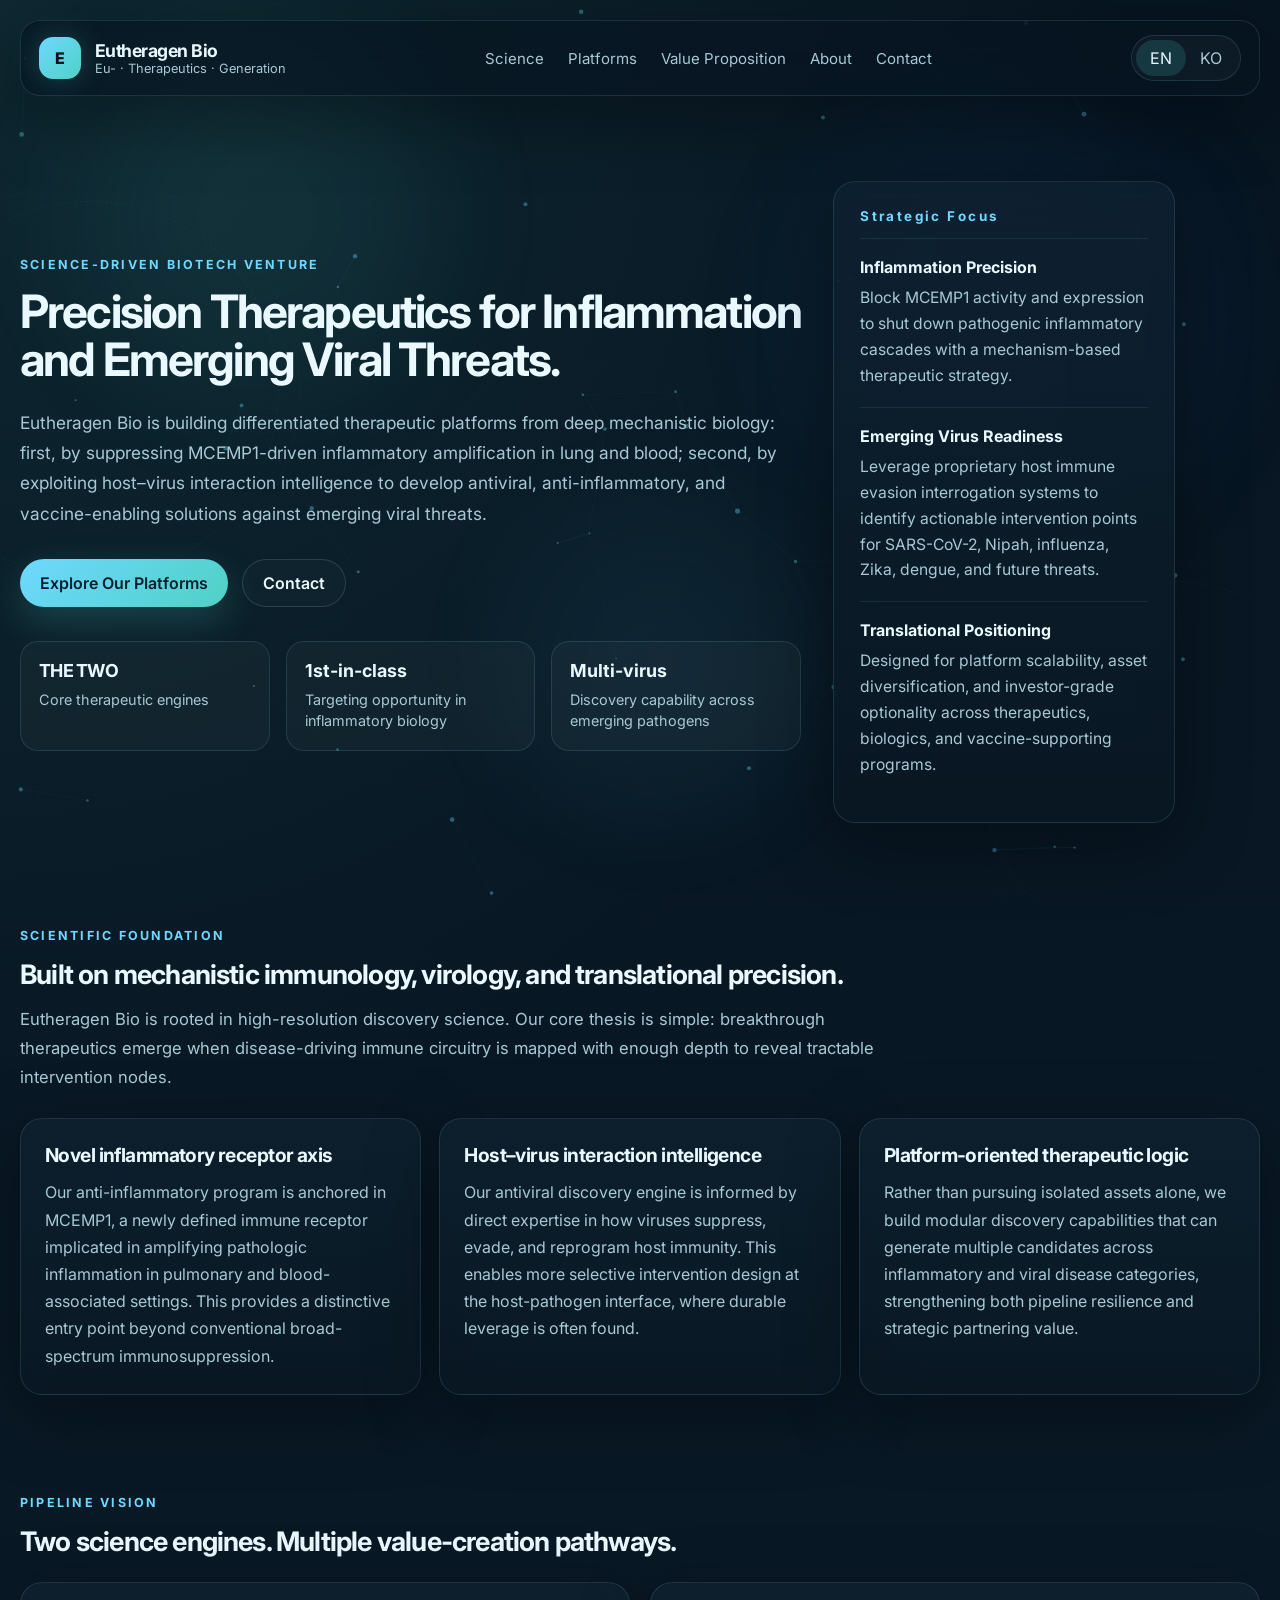
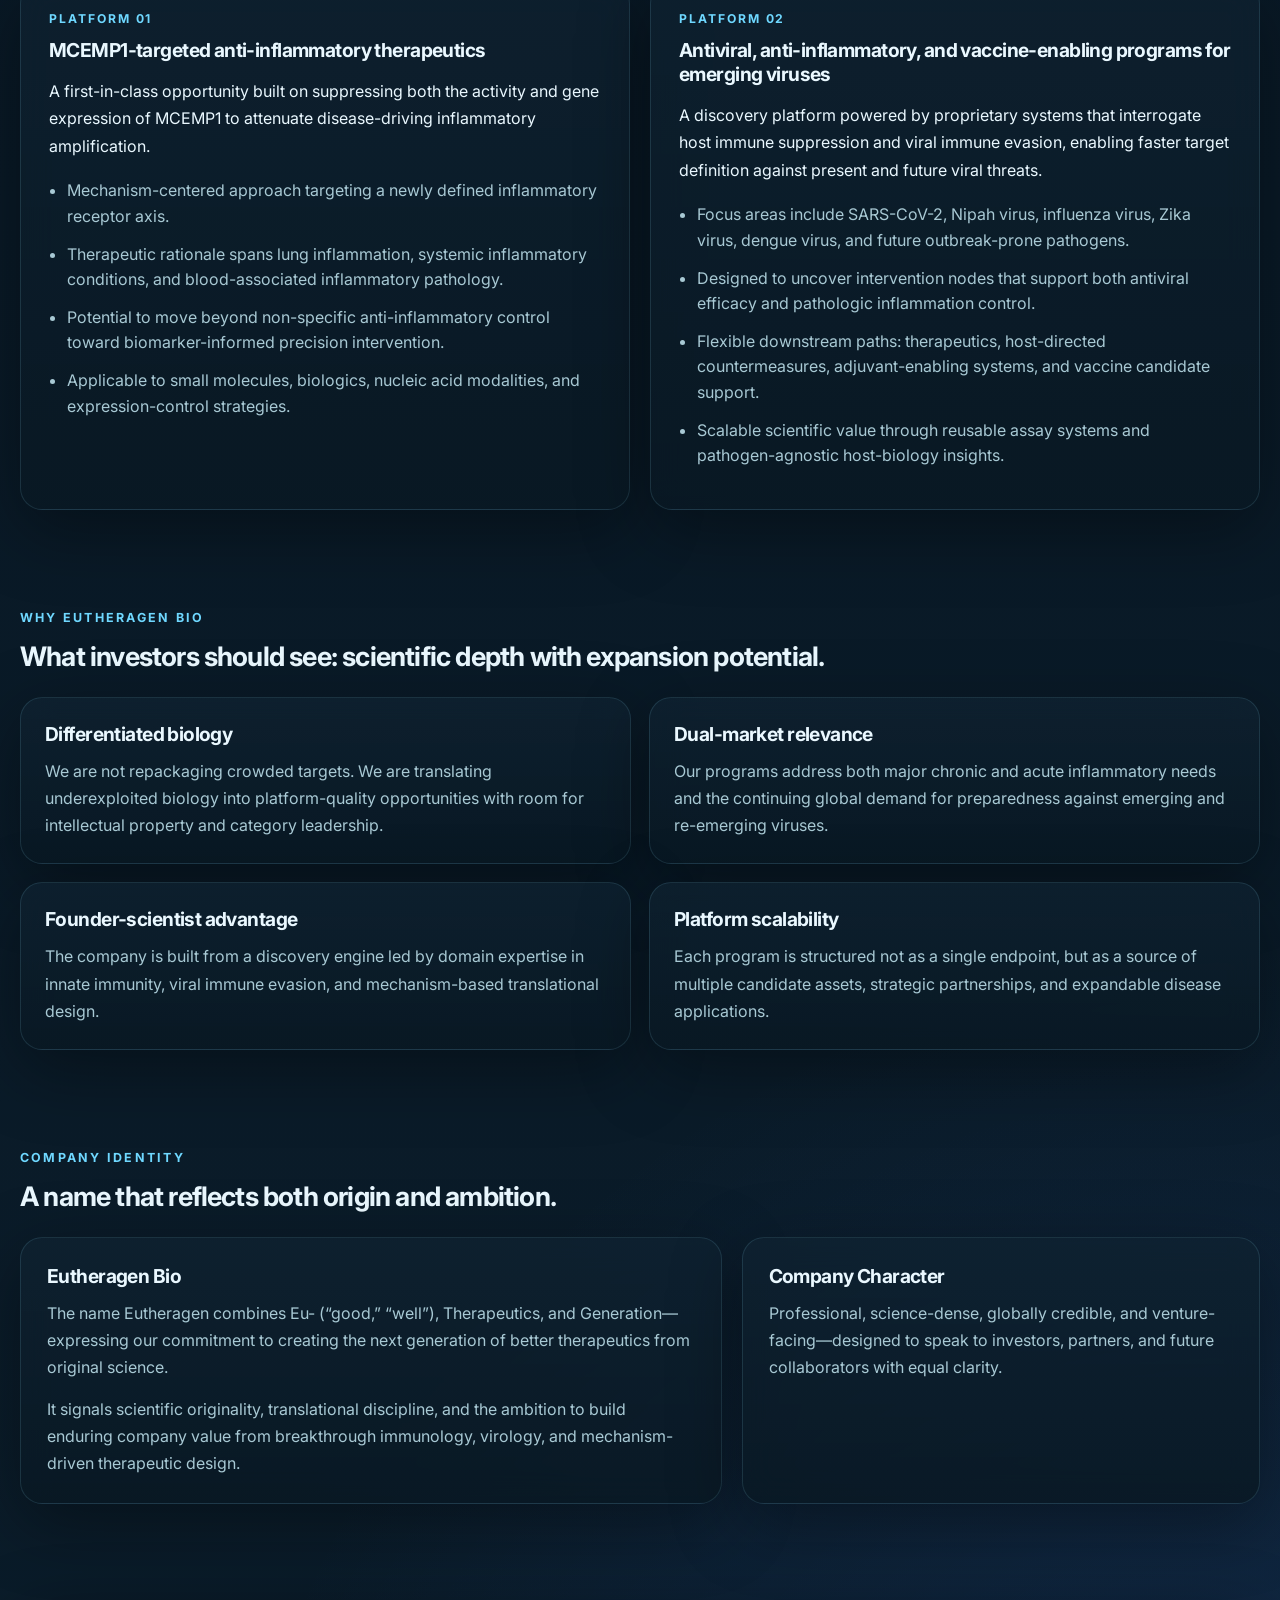
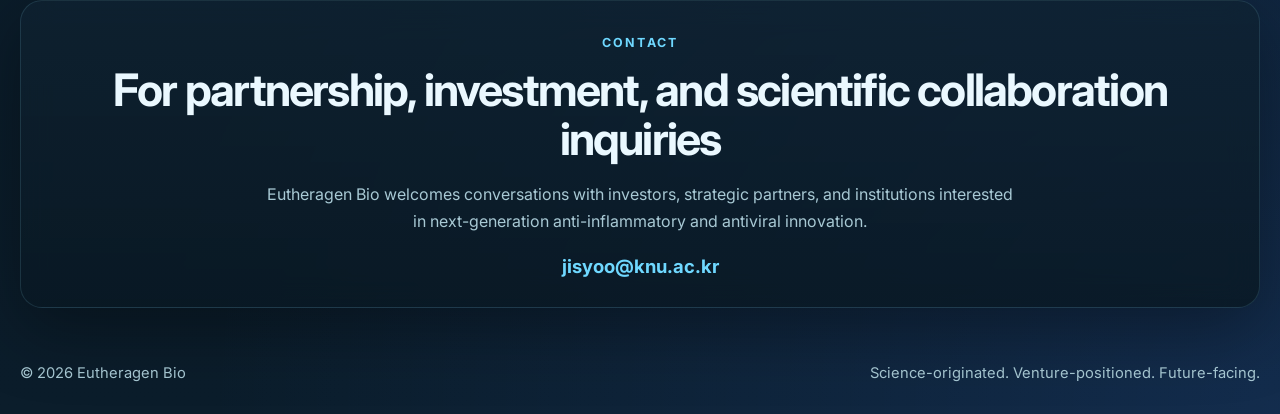
==== index.html @ 93da515f "Add files via upload" ====
<!DOCTYPE html>
<html lang="en">
<head>
  <meta charset="UTF-8" />
  <meta name="viewport" content="width=device-width, initial-scale=1.0" />
  <title>Eutheragen Bio | Next-Generation Immunotherapeutics & Antiviral Platforms</title>
  <meta name="description" content="Eutheragen Bio is a science-driven biotech venture building first-in-class anti-inflammatory and antiviral therapeutic platforms based on MCEMP1 biology and host-virus interaction research." />
  <link rel="preconnect" href="https://fonts.googleapis.com">
  <link rel="preconnect" href="https://fonts.gstatic.com" crossorigin>
  <link href="https://fonts.googleapis.com/css2?family=Inter:wght@300;400;500;600;700;800&display=swap" rel="stylesheet">
  <link rel="stylesheet" href="styles.css" />
</head>
<body>
  <div class="animated-bg" aria-hidden="true">
    <div class="gradient-orb orb-1"></div>
    <div class="gradient-orb orb-2"></div>
    <div class="gradient-orb orb-3"></div>
    <canvas id="networkCanvas"></canvas>
    <div class="helix helix-a"></div>
    <div class="helix helix-b"></div>
  </div>

  <header class="site-header">
    <div class="brand-block">
      <div class="brand-mark">E</div>
      <div class="brand-text-wrap">
        <div class="brand-name">Eutheragen Bio</div>
        <div class="brand-tagline" data-i18n="brandTagline">Eu- · Therapeutics · Generation</div>
      </div>
    </div>

    <nav class="top-nav">
      <a href="#science" data-i18n="navScience">Science</a>
      <a href="#platforms" data-i18n="navPlatforms">Platforms</a>
      <a href="#value" data-i18n="navValue">Value Proposition</a>
      <a href="#about" data-i18n="navAbout">About</a>
      <a href="#contact" data-i18n="navContact">Contact</a>
    </nav>

    <div class="lang-switch" role="group" aria-label="Language switcher">
      <button class="lang-btn active" data-lang="en">EN</button>
      <button class="lang-btn" data-lang="ko">KO</button>
    </div>
  </header>

  <main>
    <section class="hero section-shell">
      <div class="hero-copy">
        <div class="eyebrow" data-i18n="heroEyebrow">SCIENCE-DRIVEN BIOTECH VENTURE</div>
        <h1 data-i18n-html="heroTitle">Precision Therapeutics for Inflammation<br class="hero-title-break">and Emerging Viral Threats.</h1>
        <p class="hero-lead" data-i18n="heroLead">
          Eutheragen Bio is building differentiated therapeutic platforms from deep mechanistic biology: first, by suppressing MCEMP1-driven inflammatory amplification in lung and blood; second, by exploiting host–virus interaction intelligence to develop antiviral, anti-inflammatory, and vaccine-enabling solutions against emerging viral threats.
        </p>
        <div class="hero-actions">
          <a href="#platforms" class="btn btn-primary" data-i18n="heroBtnPrimary">Explore Our Platforms</a>
          <a href="#contact" class="btn btn-secondary" data-i18n="heroBtnSecondary">Contact</a>
        </div>
        <div class="hero-metrics">
          <div class="metric-card">
            <span class="metric-value">THE TWO</span>
            <span class="metric-label" data-i18n="metric1">Core therapeutic engines</span>
          </div>
          <div class="metric-card">
            <span class="metric-value">1st-in-class</span>
            <span class="metric-label" data-i18n="metric2">Targeting opportunity in inflammatory biology</span>
          </div>
          <div class="metric-card">
            <span class="metric-value">Multi-virus</span>
            <span class="metric-label" data-i18n="metric3">Discovery capability across emerging pathogens</span>
          </div>
        </div>
      </div>

      <div class="hero-panel glass-card">
        <div class="panel-topline" data-i18n="heroPanelTop">Strategic Focus</div>
        <div class="signal-box">
          <div class="signal-title" data-i18n="signal1Title">Inflammation Precision</div>
          <p data-i18n="signal1Body">Block MCEMP1 activity and expression to shut down pathogenic inflammatory cascades with a mechanism-based therapeutic strategy.</p>
        </div>
        <div class="signal-box">
          <div class="signal-title" data-i18n="signal2Title">Emerging Virus Readiness</div>
          <p data-i18n="signal2Body">Leverage proprietary host immune evasion interrogation systems to identify actionable intervention points for SARS-CoV-2, Nipah, influenza, Zika, dengue, and future threats.</p>
        </div>
        <div class="signal-box">
          <div class="signal-title" data-i18n="signal3Title">Translational Positioning</div>
          <p data-i18n="signal3Body">Designed for platform scalability, asset diversification, and investor-grade optionality across therapeutics, biologics, and vaccine-supporting programs.</p>
        </div>
      </div>
    </section>

    <section id="science" class="section-shell">
      <div class="section-heading">
        <span class="eyebrow" data-i18n="scienceEyebrow">SCIENTIFIC FOUNDATION</span>
        <h2 data-i18n="scienceTitle">Built on mechanistic immunology, virology, and translational precision.</h2>
        <p data-i18n="scienceLead">Eutheragen Bio is rooted in high-resolution discovery science. Our core thesis is simple: breakthrough therapeutics emerge when disease-driving immune circuitry is mapped with enough depth to reveal tractable intervention nodes.</p>
      </div>

      <div class="grid-3">
        <article class="glass-card feature-card">
          <h3 data-i18n="scienceCard1Title">Novel inflammatory receptor axis</h3>
          <p data-i18n="scienceCard1Body">Our anti-inflammatory program is anchored in MCEMP1, a newly defined immune receptor implicated in amplifying pathologic inflammation in pulmonary and blood-associated settings. This provides a distinctive entry point beyond conventional broad-spectrum immunosuppression.</p>
        </article>
        <article class="glass-card feature-card">
          <h3 data-i18n="scienceCard2Title">Host–virus interaction intelligence</h3>
          <p data-i18n="scienceCard2Body">Our antiviral discovery engine is informed by direct expertise in how viruses suppress, evade, and reprogram host immunity. This enables more selective intervention design at the host-pathogen interface, where durable leverage is often found.</p>
        </article>
        <article class="glass-card feature-card">
          <h3 data-i18n="scienceCard3Title">Platform-oriented therapeutic logic</h3>
          <p data-i18n="scienceCard3Body">Rather than pursuing isolated assets alone, we build modular discovery capabilities that can generate multiple candidates across inflammatory and viral disease categories, strengthening both pipeline resilience and strategic partnering value.</p>
        </article>
      </div>
    </section>

    <section id="platforms" class="section-shell">
      <div class="section-heading">
        <span class="eyebrow" data-i18n="platformEyebrow">PIPELINE VISION</span>
        <h2 data-i18n="platformTitle">Two science engines. Multiple value-creation pathways.</h2>
      </div>

      <div class="platform-grid">
        <article class="platform-card glass-card">
          <div class="platform-label" data-i18n="platform1Label">PLATFORM 01</div>
          <h3 data-i18n="platform1Title">MCEMP1-targeted anti-inflammatory therapeutics</h3>
          <p class="platform-summary" data-i18n="platform1Summary">A first-in-class opportunity built on suppressing both the activity and gene expression of MCEMP1 to attenuate disease-driving inflammatory amplification.</p>
          <ul>
            <li data-i18n="platform1Point1">Mechanism-centered approach targeting a newly defined inflammatory receptor axis.</li>
            <li data-i18n="platform1Point2">Therapeutic rationale spans lung inflammation, systemic inflammatory conditions, and blood-associated inflammatory pathology.</li>
            <li data-i18n="platform1Point3">Potential to move beyond non-specific anti-inflammatory control toward biomarker-informed precision intervention.</li>
            <li data-i18n="platform1Point4">Applicable to small molecules, biologics, nucleic acid modalities, and expression-control strategies.</li>
          </ul>
        </article>

        <article class="platform-card glass-card">
          <div class="platform-label" data-i18n="platform2Label">PLATFORM 02</div>
          <h3 data-i18n="platform2Title">Antiviral, anti-inflammatory, and vaccine-enabling programs for emerging viruses</h3>
          <p class="platform-summary" data-i18n="platform2Summary">A discovery platform powered by proprietary systems that interrogate host immune suppression and viral immune evasion, enabling faster target definition against present and future viral threats.</p>
          <ul>
            <li data-i18n="platform2Point1">Focus areas include SARS-CoV-2, Nipah virus, influenza virus, Zika virus, dengue virus, and future outbreak-prone pathogens.</li>
            <li data-i18n="platform2Point2">Designed to uncover intervention nodes that support both antiviral efficacy and pathologic inflammation control.</li>
            <li data-i18n="platform2Point3">Flexible downstream paths: therapeutics, host-directed countermeasures, adjuvant-enabling systems, and vaccine candidate support.</li>
            <li data-i18n="platform2Point4">Scalable scientific value through reusable assay systems and pathogen-agnostic host-biology insights.</li>
          </ul>
        </article>
      </div>
    </section>

    <section id="value" class="section-shell">
      <div class="section-heading">
        <span class="eyebrow" data-i18n="valueEyebrow">WHY EUTHERAGEN BIO</span>
        <h2 data-i18n="valueTitle">What investors should see: scientific depth with expansion potential.</h2>
      </div>

      <div class="value-grid">
        <div class="glass-card value-card">
          <h3 data-i18n="valueCard1Title">Differentiated biology</h3>
          <p data-i18n="valueCard1Body">We are not repackaging crowded targets. We are translating underexploited biology into platform-quality opportunities with room for intellectual property and category leadership.</p>
        </div>
        <div class="glass-card value-card">
          <h3 data-i18n="valueCard2Title">Dual-market relevance</h3>
          <p data-i18n="valueCard2Body">Our programs address both major chronic and acute inflammatory needs and the continuing global demand for preparedness against emerging and re-emerging viruses.</p>
        </div>
        <div class="glass-card value-card">
          <h3 data-i18n="valueCard3Title">Founder-scientist advantage</h3>
          <p data-i18n="valueCard3Body">The company is built from a discovery engine led by domain expertise in innate immunity, viral immune evasion, and mechanism-based translational design.</p>
        </div>
        <div class="glass-card value-card">
          <h3 data-i18n="valueCard4Title">Platform scalability</h3>
          <p data-i18n="valueCard4Body">Each program is structured not as a single endpoint, but as a source of multiple candidate assets, strategic partnerships, and expandable disease applications.</p>
        </div>
      </div>
    </section>

    <section id="about" class="section-shell">
      <div class="section-heading">
        <span class="eyebrow" data-i18n="aboutEyebrow">COMPANY IDENTITY</span>
        <h2 data-i18n="aboutTitle">A name that reflects both origin and ambition.</h2>
      </div>

      <div class="about-layout">
        <div class="glass-card about-card large">
          <h3 data-i18n="aboutCard1Title">Eutheragen Bio</h3>
          <p data-i18n="aboutCard1Body1">The name Eutheragen combines Eu- (“good,” “well”), Therapeutics, and Generation—expressing our commitment to creating the next generation of better therapeutics from original science.</p>
          <p data-i18n="aboutCard1Body2">Our identity signals scientific originality, translational intent, and the ambition to build durable value from breakthrough immunology and virology.</p>
        </div>

        <div class="glass-card about-card">
          <h3 data-i18n="aboutCard2Title">Company Character</h3>
          <p data-i18n="aboutCard2Body">Professional, science-dense, globally credible, and venture-facing—designed to speak to investors, partners, and future collaborators with equal clarity.</p>
        </div>
      </div>
    </section>

    <section id="contact" class="section-shell contact-section">
      <div class="glass-card contact-card">
        <span class="eyebrow" data-i18n="contactEyebrow">CONTACT</span>
        <h2 data-i18n="contactTitle">For partnership, investment, and scientific collaboration inquiries</h2>
        <p data-i18n="contactBody">Eutheragen Bio welcomes conversations with investors, strategic partners, and institutions interested in next-generation anti-inflammatory and antiviral innovation.</p>
        <a class="contact-link" href="mailto:jisyoo@knu.ac.kr">jisyoo@knu.ac.kr</a>
      </div>
    </section>
  </main>

  <footer class="site-footer">
    <div>© <span id="year"></span> Eutheragen Bio</div>
    <div data-i18n="footerText">Science-originated. Venture-positioned. Future-facing.</div>
  </footer>

  <script src="script.js"></script>
</body>
</html>
---- styles.css ----
:root {
  --bg: #071521;
  --bg-2: #0b1d2b;
  --panel: rgba(10, 29, 43, 0.62);
  --panel-strong: rgba(10, 29, 43, 0.82);
  --line: rgba(135, 210, 230, 0.14);
  --text: #eaf8ff;
  --muted: #a8c9d4;
  --teal: #4fd1c5;
  --cyan: #6fd8ff;
  --blue: #3d7dff;
  --glow: rgba(79, 209, 197, 0.18);
  --shadow: 0 20px 70px rgba(0, 0, 0, 0.35);
  --radius: 22px;
  --max-width: 1240px;
}

* { box-sizing: border-box; }
html { scroll-behavior: smooth; }
body {
  margin: 0;
  font-family: 'Inter', system-ui, -apple-system, BlinkMacSystemFont, 'Segoe UI', sans-serif;
  color: var(--text);
  background:
    radial-gradient(circle at top left, rgba(79, 209, 197, 0.10), transparent 30%),
    radial-gradient(circle at bottom right, rgba(61, 125, 255, 0.16), transparent 28%),
    linear-gradient(180deg, var(--bg), var(--bg-2));
  overflow-x: hidden;
}

a { color: inherit; text-decoration: none; }
button { font: inherit; }

.animated-bg {
  position: fixed;
  inset: 0;
  overflow: hidden;
  pointer-events: none;
  z-index: -1;
}

#networkCanvas {
  position: absolute;
  inset: 0;
  width: 100%;
  height: 100%;
  opacity: 0.55;
}

.gradient-orb {
  position: absolute;
  border-radius: 999px;
  filter: blur(70px);
  opacity: 0.32;
  animation: drift 14s ease-in-out infinite alternate;
}

.orb-1 {
  width: 360px;
  height: 360px;
  background: rgba(79, 209, 197, 0.25);
  top: 4%; left: 6%;
}
.orb-2 {
  width: 420px;
  height: 420px;
  background: rgba(61, 125, 255, 0.20);
  right: 5%; top: 12%;
  animation-duration: 18s;
}
.orb-3 {
  width: 300px;
  height: 300px;
  background: rgba(111, 216, 255, 0.18);
  bottom: 10%; left: 40%;
  animation-duration: 20s;
}

.helix {
  position: absolute;
  width: 420px;
  height: 420px;
  border-radius: 50%;
  border: 1px solid rgba(135, 210, 230, 0.08);
  opacity: 0.25;
}
.helix::before,
.helix::after {
  content: "";
  position: absolute;
  inset: 20px;
  border-radius: 50%;
  border: 1px dashed rgba(79, 209, 197, 0.12);
}
.helix-a { right: -100px; bottom: -80px; animation: spin 28s linear infinite; }
.helix-b { left: -120px; top: 180px; animation: spinReverse 36s linear infinite; }

.site-header {
  position: sticky;
  top: 0;
  z-index: 100;
  width: min(calc(100% - 40px), var(--max-width));
  margin: 20px auto 0;
  padding: 14px 18px;
  display: flex;
  align-items: center;
  justify-content: space-between;
  gap: 20px;
  background: rgba(7, 21, 33, 0.66);
  backdrop-filter: blur(18px);
  border: 1px solid var(--line);
  border-radius: 20px;
  box-shadow: var(--shadow);
}

.brand-block {
  display: flex;
  align-items: center;
  gap: 14px;
  min-width: 0;
}
.brand-mark {
  width: 42px;
  height: 42px;
  border-radius: 14px;
  display: grid;
  place-items: center;
  font-weight: 800;
  letter-spacing: -0.04em;
  color: #05131d;
  background: linear-gradient(135deg, var(--cyan), var(--teal));
  box-shadow: 0 0 28px rgba(79, 209, 197, 0.25);
}
.brand-name {
  font-size: 1.1rem;
  font-weight: 700;
  letter-spacing: -0.03em;
}
.brand-tagline {
  font-size: 0.8rem;
  color: var(--muted);
}

.top-nav {
  display: flex;
  gap: 24px;
  flex-wrap: wrap;
  justify-content: center;
}
.top-nav a {
  font-size: 0.94rem;
  color: var(--muted);
  transition: color .2s ease, transform .2s ease;
}
.top-nav a:hover { color: var(--text); transform: translateY(-1px); }

.lang-switch {
  display: inline-flex;
  border: 1px solid var(--line);
  border-radius: 999px;
  padding: 4px;
  background: rgba(255,255,255,0.03);
}
.lang-btn {
  border: 0;
  background: transparent;
  color: var(--muted);
  padding: 8px 14px;
  border-radius: 999px;
  cursor: pointer;
}
.lang-btn.active {
  color: var(--text);
  background: rgba(79, 209, 197, 0.16);
}

.section-shell {
  width: min(calc(100% - 40px), var(--max-width));
  margin: 0 auto;
}

.hero {
  display: grid;
  grid-template-columns: 1.2fr 0.8fr;
  gap: 32px;
  align-items: center;
  min-height: calc(100vh - 120px);
  padding: 80px 0 48px;
}

.eyebrow {
  display: inline-block;
  font-size: 0.78rem;
  font-weight: 700;
  letter-spacing: 0.18em;
  color: var(--cyan);
  margin-bottom: 16px;
}

.hero h1 {
  margin: 0;
  font-size: clamp(2.25rem, 3.6vw, 3.25rem);
  line-height: 1.04;
  letter-spacing: -0.04em;
  max-width: none;
}

.hero-title-break {
  display: block;
}
.hero-lead {
  margin: 24px 0 0;
  max-width: 780px;
  font-size: 1.08rem;
  line-height: 1.75;
  color: var(--muted);
}

.hero-actions {
  display: flex;
  gap: 14px;
  flex-wrap: wrap;
  margin-top: 30px;
}
.btn {
  display: inline-flex;
  align-items: center;
  justify-content: center;
  min-height: 48px;
  padding: 0 20px;
  border-radius: 999px;
  font-weight: 600;
  transition: transform .2s ease, box-shadow .2s ease, border-color .2s ease;
}
.btn:hover { transform: translateY(-2px); }
.btn-primary {
  background: linear-gradient(135deg, var(--cyan), var(--teal));
  color: #06202f;
  box-shadow: 0 14px 38px rgba(79, 209, 197, 0.22);
}
.btn-secondary {
  border: 1px solid rgba(135, 210, 230, 0.18);
  background: rgba(255,255,255,0.02);
  color: var(--text);
}

.hero-metrics {
  display: grid;
  grid-template-columns: repeat(3, minmax(0,1fr));
  gap: 16px;
  margin-top: 34px;
}
.metric-card {
  padding: 18px;
  border-radius: 18px;
  background: rgba(255,255,255,0.03);
  border: 1px solid var(--line);
}
.metric-value {
  display: block;
  font-size: 1.12rem;
  font-weight: 700;
  margin-bottom: 8px;
}
.metric-label {
  display: block;
  font-size: 0.9rem;
  color: var(--muted);
  line-height: 1.5;
}

.glass-card {
  background: linear-gradient(180deg, rgba(15, 34, 49, 0.76), rgba(9, 24, 35, 0.84));
  border: 1px solid var(--line);
  box-shadow: var(--shadow);
  backdrop-filter: blur(16px);
  border-radius: var(--radius);
}

.hero-panel {
  padding: 26px;
}
.panel-topline {
  font-size: 0.84rem;
  letter-spacing: 0.18em;
  color: var(--cyan);
  font-weight: 700;
  margin-bottom: 14px;
}
.signal-box {
  padding: 18px 0;
  border-top: 1px solid rgba(135, 210, 230, 0.10);
}
.signal-box:first-of-type { border-top: 0; }
.signal-title {
  font-size: 1rem;
  font-weight: 700;
  margin-bottom: 8px;
}
.signal-box p {
  margin: 0;
  color: var(--muted);
  line-height: 1.65;
  font-size: 0.98rem;
}

section:not(.hero) {
  padding: 48px 0;
}
.section-heading {
  max-width: 860px;
  margin-bottom: 26px;
}
.section-heading h2 {
  margin: 0;
  font-size: clamp(1.55rem, 2.1vw, 2.1rem);
  line-height: 1.12;
  letter-spacing: -0.03em;
}
.section-heading p {
  color: var(--muted);
  line-height: 1.75;
  font-size: 1.04rem;
  margin-top: 16px;
}

.grid-3,
.value-grid {
  display: grid;
  grid-template-columns: repeat(3, minmax(0,1fr));
  gap: 18px;
}
.feature-card,
.value-card {
  padding: 24px;
}
.feature-card h3,
.value-card h3,
.platform-card h3,
.about-card h3 {
  margin-top: 0;
  margin-bottom: 12px;
  font-size: 1.2rem;
  letter-spacing: -0.03em;
}
.feature-card p,
.value-card p,
.about-card p {
  margin: 0;
  color: var(--muted);
  line-height: 1.7;
}

.platform-grid {
  display: grid;
  grid-template-columns: repeat(2, minmax(0,1fr));
  gap: 20px;
}
.platform-card {
  padding: 28px;
}
.platform-label {
  font-size: 0.76rem;
  letter-spacing: 0.16em;
  color: var(--cyan);
  font-weight: 700;
  margin-bottom: 12px;
}
.platform-summary {
  color: var(--text);
  font-size: 1rem;
  line-height: 1.72;
  margin-bottom: 18px;
}
.platform-card ul {
  padding-left: 18px;
  margin: 0;
  color: var(--muted);
}
.platform-card li {
  margin-bottom: 12px;
  line-height: 1.6;
}

.value-grid {
  grid-template-columns: repeat(2, minmax(0,1fr));
}

.about-layout {
  display: grid;
  grid-template-columns: 1.15fr 0.85fr;
  gap: 20px;
}
.about-card {
  padding: 26px;
}
.about-card.large p + p { margin-top: 14px; }

.contact-section {
  padding-bottom: 80px;
}
.contact-card {
  padding: 30px;
  text-align: center;
}
.contact-card h2 {
  margin: 0;
  font-size: clamp(1.9rem, 4vw, 2.8rem);
  line-height: 1.08;
  letter-spacing: -0.04em;
}
.contact-card p {
  max-width: 760px;
  margin: 18px auto 0;
  color: var(--muted);
  line-height: 1.7;
}
.contact-link {
  display: inline-block;
  margin-top: 20px;
  font-size: 1.16rem;
  font-weight: 700;
  color: var(--cyan);
}

.site-footer {
  width: min(calc(100% - 40px), var(--max-width));
  margin: 0 auto 32px;
  padding-top: 8px;
  display: flex;
  justify-content: space-between;
  gap: 16px;
  color: var(--muted);
  font-size: 0.92rem;
}

@keyframes drift {
  from { transform: translate3d(0,0,0) scale(1); }
  to { transform: translate3d(30px,-25px,0) scale(1.08); }
}
@keyframes spin {
  from { transform: rotate(0deg); }
  to { transform: rotate(360deg); }
}
@keyframes spinReverse {
  from { transform: rotate(360deg); }
  to { transform: rotate(0deg); }
}

@media (max-width: 1080px) {
  .site-header {
    flex-wrap: wrap;
    justify-content: space-between;
  }
  .top-nav {
    width: 100%;
    order: 3;
    padding-top: 6px;
  }
  .hero,
  .about-layout,
  .platform-grid,
  .grid-3,
  .value-grid {
    grid-template-columns: 1fr;
  }
  .hero { min-height: auto; padding-top: 50px; }
}

@media (max-width: 740px) {
  .site-header {
    width: min(calc(100% - 20px), var(--max-width));
    margin-top: 10px;
    padding: 12px;
  }
  .section-shell {
    width: min(calc(100% - 20px), var(--max-width));
  }
  .brand-name { font-size: 1rem; }
  .brand-tagline { font-size: 0.75rem; }
  .top-nav { gap: 14px; }
  .top-nav a { font-size: 0.88rem; }
  .hero-metrics { grid-template-columns: 1fr; }
  .hero h1 { max-width: 100%; }
  .btn { width: 100%; }
  .hero-actions { flex-direction: column; }
  .site-footer {
    flex-direction: column;
    width: min(calc(100% - 20px), var(--max-width));
  }
}


@media (min-width: 1100px) {
  .hero h1,
  .section-heading h2 {
    white-space: nowrap;
  }
}

@media (max-width: 1099px) {
  .hero h1,
  .section-heading h2 {
    white-space: normal;
  }
}


.metric-card:first-child .metric-value { letter-spacing: -0.04em; }
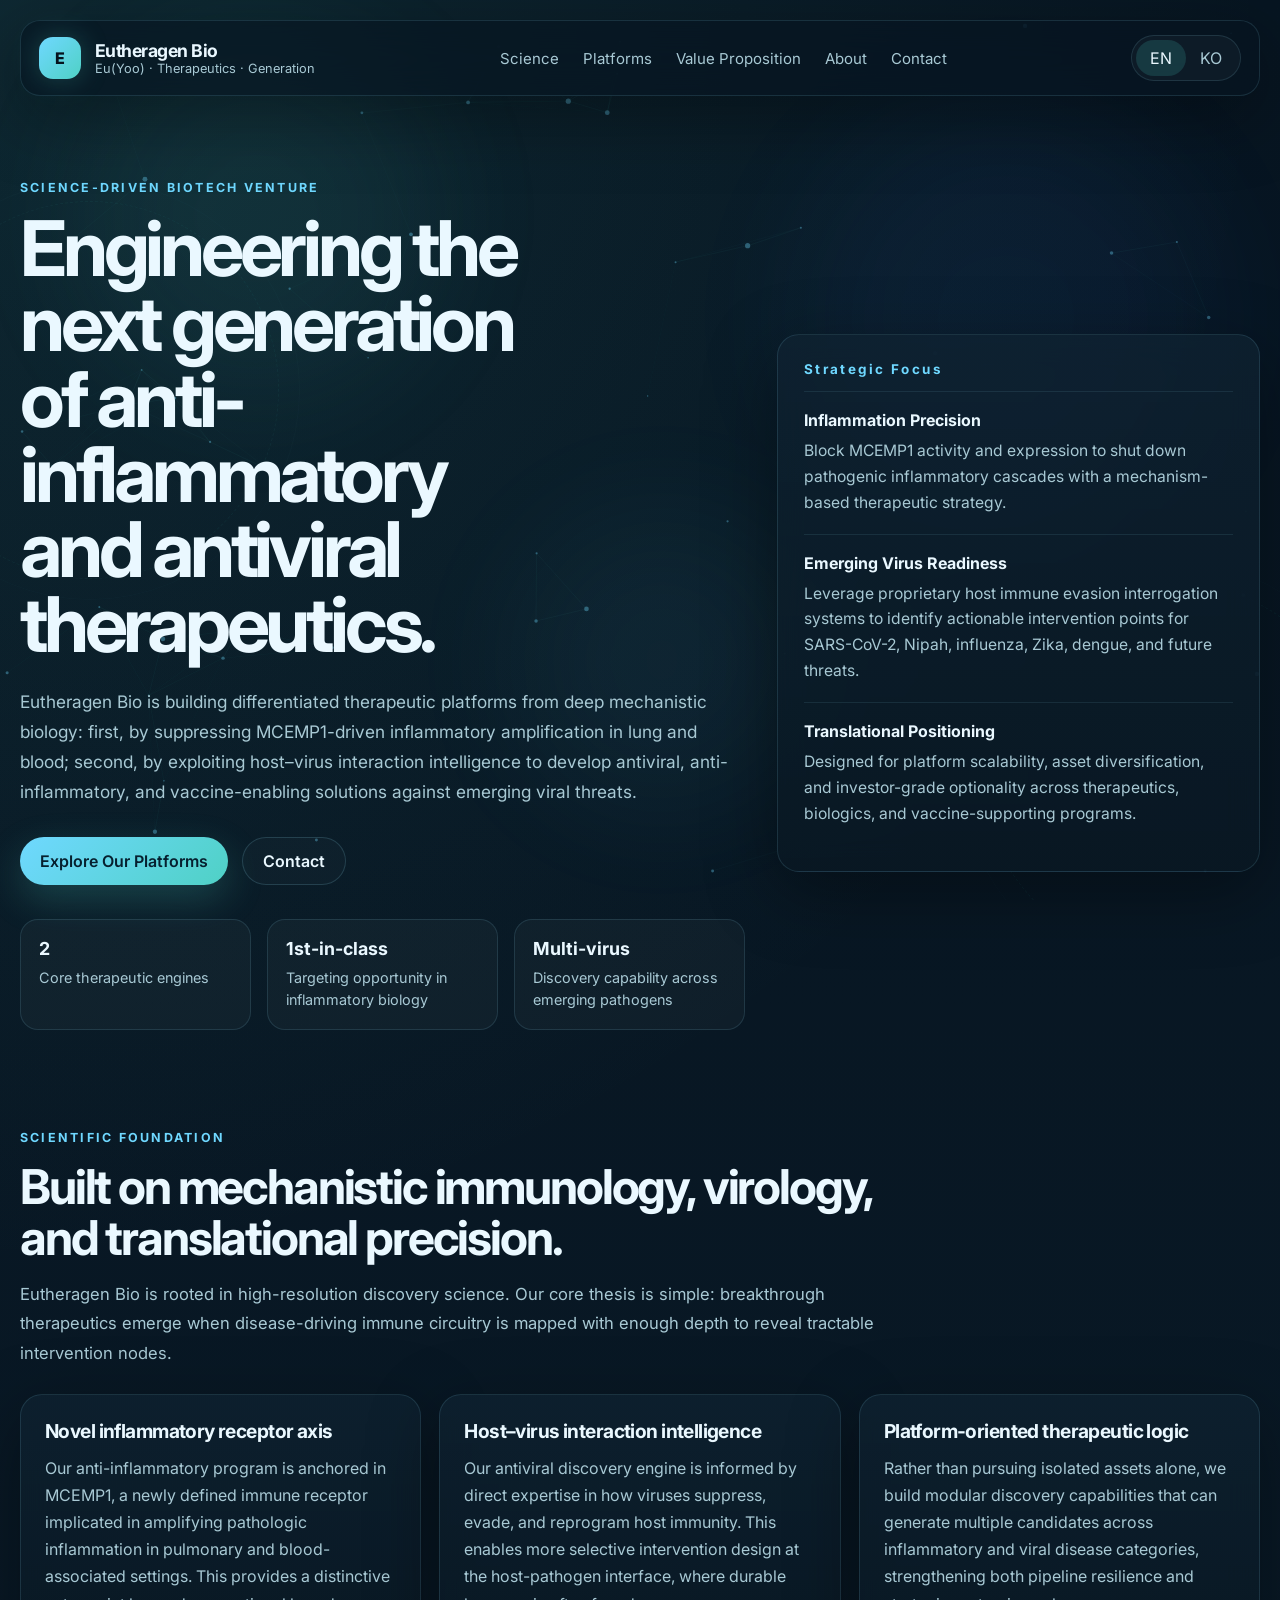
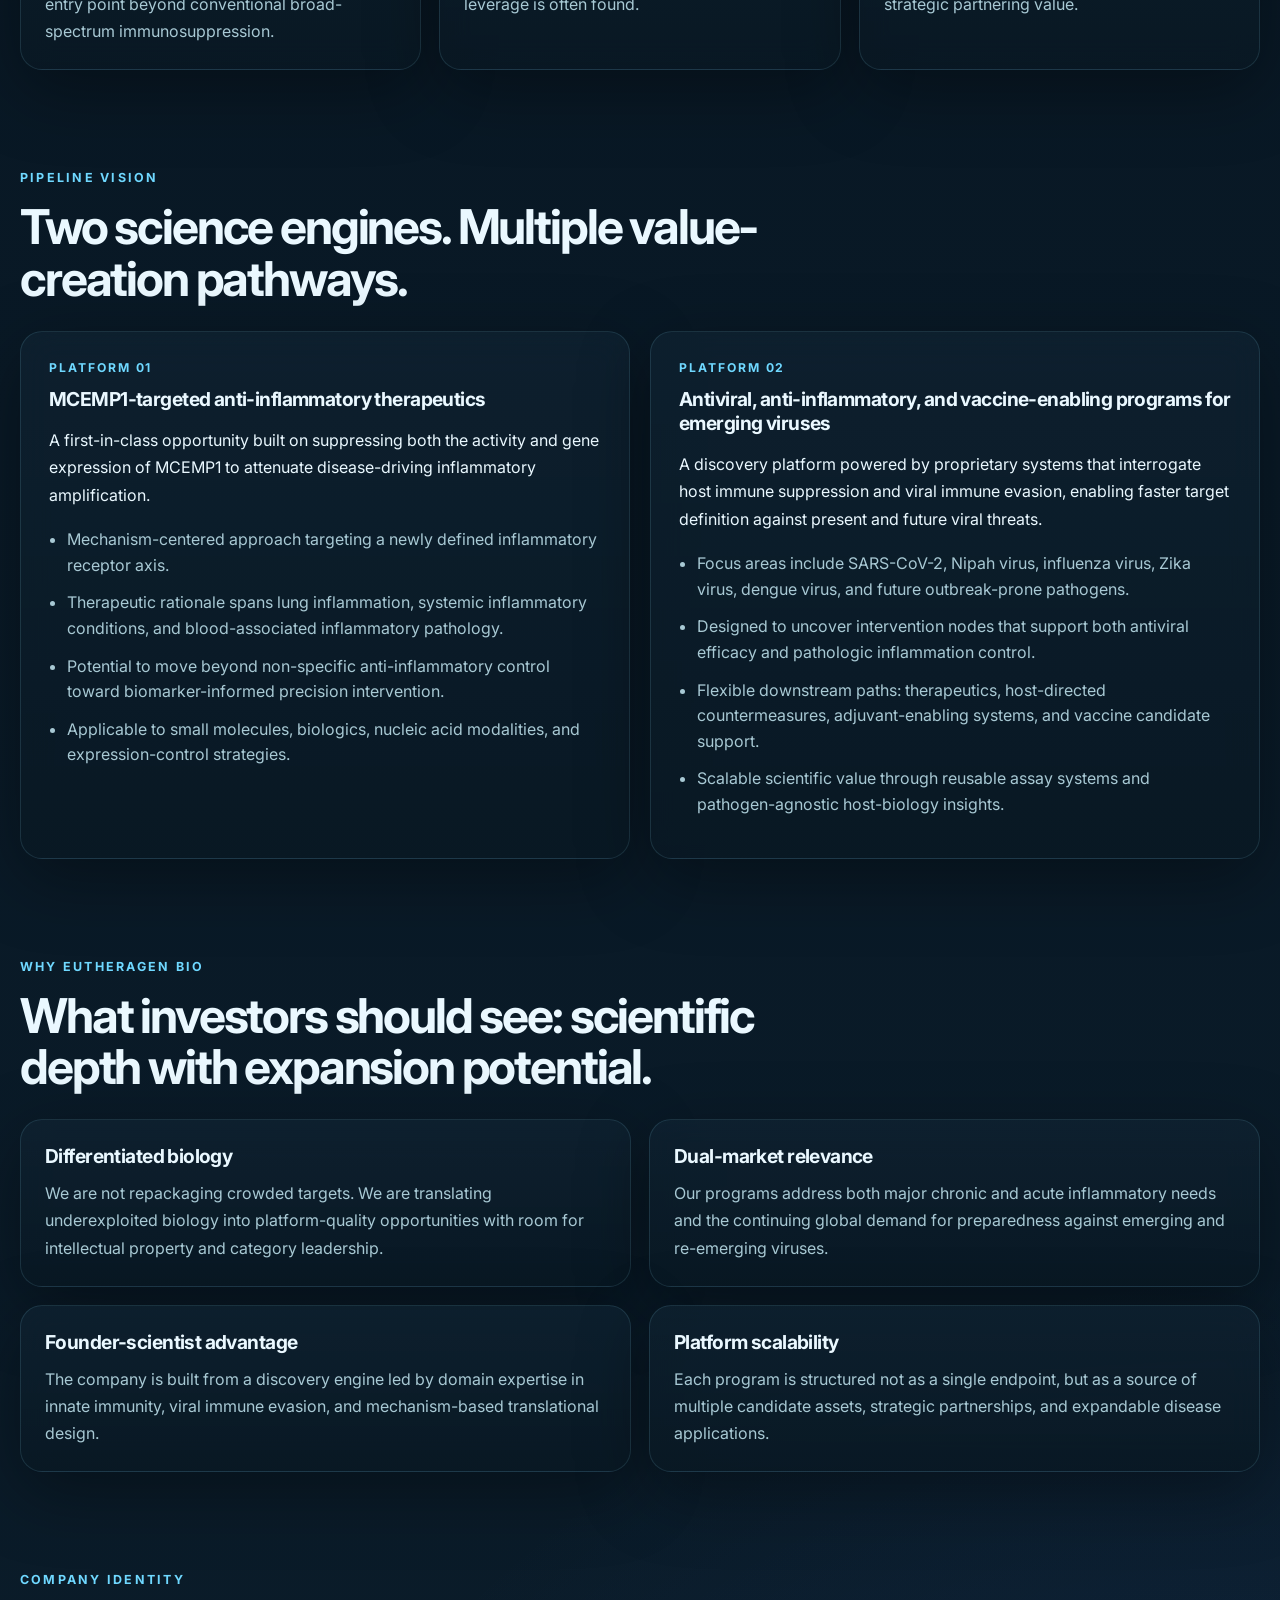
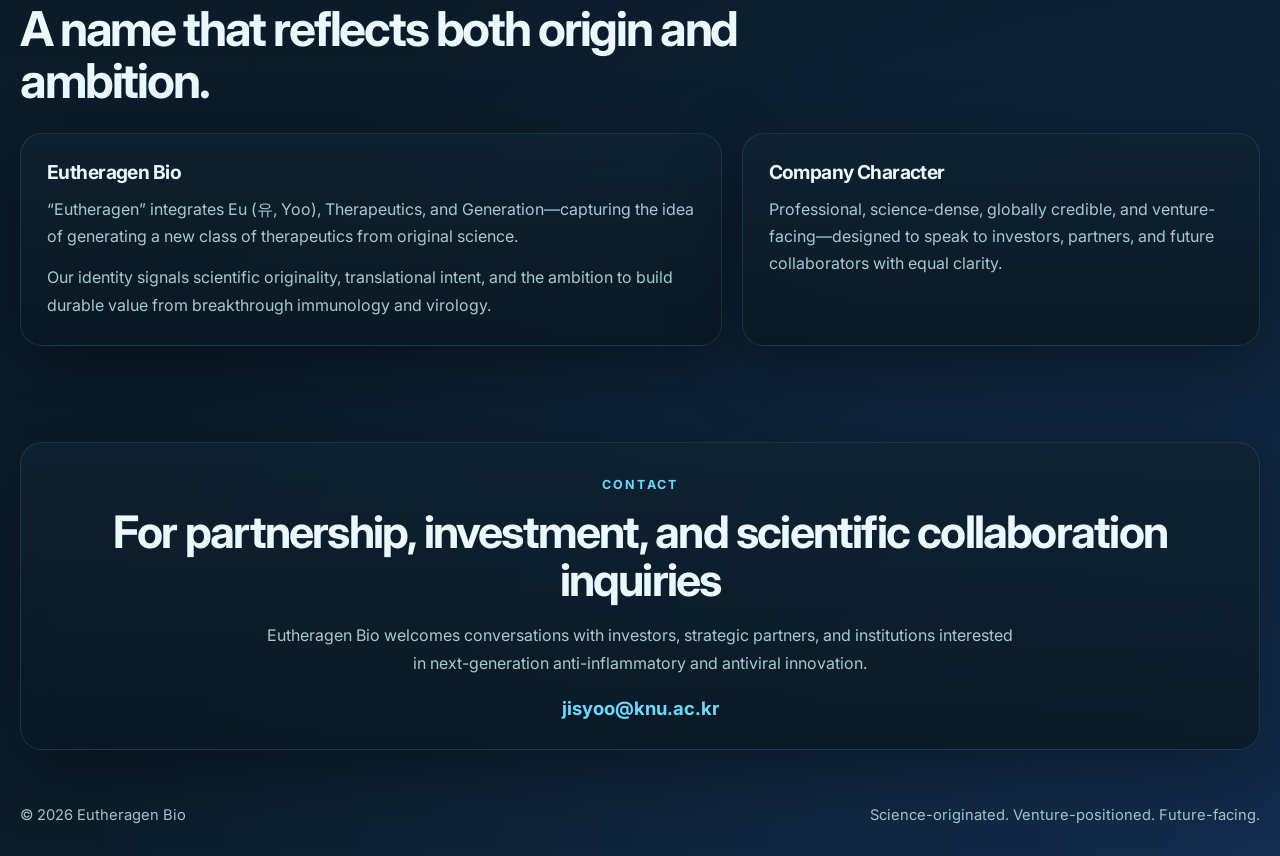
==== commit a0b35250: "Add files via upload" ====
--- a/index.html
+++ b/index.html
@@ -25,7 +25,7 @@
       <div class="brand-mark">E</div>
       <div class="brand-text-wrap">
         <div class="brand-name">Eutheragen Bio</div>
-        <div class="brand-tagline" data-i18n="brandTagline">Eu- · Therapeutics · Generation</div>
+        <div class="brand-tagline" data-i18n="brandTagline">Eu(Yoo) · Therapeutics · Generation</div>
       </div>
     </div>
 
@@ -47,7 +47,7 @@
     <section class="hero section-shell">
       <div class="hero-copy">
         <div class="eyebrow" data-i18n="heroEyebrow">SCIENCE-DRIVEN BIOTECH VENTURE</div>
-        <h1 data-i18n-html="heroTitle">Precision Therapeutics for Inflammation<br class="hero-title-break">and Emerging Viral Threats.</h1>
+        <h1 data-i18n="heroTitle">Engineering the next generation of anti-inflammatory and antiviral therapeutics.</h1>
         <p class="hero-lead" data-i18n="heroLead">
           Eutheragen Bio is building differentiated therapeutic platforms from deep mechanistic biology: first, by suppressing MCEMP1-driven inflammatory amplification in lung and blood; second, by exploiting host–virus interaction intelligence to develop antiviral, anti-inflammatory, and vaccine-enabling solutions against emerging viral threats.
         </p>
@@ -57,7 +57,7 @@
         </div>
         <div class="hero-metrics">
           <div class="metric-card">
-            <span class="metric-value">THE TWO</span>
+            <span class="metric-value">2</span>
             <span class="metric-label" data-i18n="metric1">Core therapeutic engines</span>
           </div>
           <div class="metric-card">
@@ -179,7 +179,7 @@
       <div class="about-layout">
         <div class="glass-card about-card large">
           <h3 data-i18n="aboutCard1Title">Eutheragen Bio</h3>
-          <p data-i18n="aboutCard1Body1">The name Eutheragen combines Eu- (“good,” “well”), Therapeutics, and Generation—expressing our commitment to creating the next generation of better therapeutics from original science.</p>
+          <p data-i18n="aboutCard1Body1">“Eutheragen” integrates Eu (유, Yoo), Therapeutics, and Generation—capturing the idea of generating a new class of therapeutics from original science.</p>
           <p data-i18n="aboutCard1Body2">Our identity signals scientific originality, translational intent, and the ambition to build durable value from breakthrough immunology and virology.</p>
         </div>
 
--- a/styles.css
+++ b/styles.css
@@ -199,14 +199,10 @@
 
 .hero h1 {
   margin: 0;
-  font-size: clamp(2.25rem, 3.6vw, 3.25rem);
-  line-height: 1.04;
-  letter-spacing: -0.04em;
-  max-width: none;
-}
-
-.hero-title-break {
-  display: block;
+  font-size: clamp(2.8rem, 6vw, 4.9rem);
+  line-height: 0.98;
+  letter-spacing: -0.055em;
+  max-width: 10.5ch;
 }
 .hero-lead {
   margin: 24px 0 0;
@@ -313,9 +309,9 @@
 }
 .section-heading h2 {
   margin: 0;
-  font-size: clamp(1.55rem, 2.1vw, 2.1rem);
-  line-height: 1.12;
-  letter-spacing: -0.03em;
+  font-size: clamp(2rem, 4vw, 3rem);
+  line-height: 1.08;
+  letter-spacing: -0.045em;
 }
 .section-heading p {
   color: var(--muted);
@@ -489,21 +485,3 @@
     width: min(calc(100% - 20px), var(--max-width));
   }
 }
-
-
-@media (min-width: 1100px) {
-  .hero h1,
-  .section-heading h2 {
-    white-space: nowrap;
-  }
-}
-
-@media (max-width: 1099px) {
-  .hero h1,
-  .section-heading h2 {
-    white-space: normal;
-  }
-}
-
-
-.metric-card:first-child .metric-value { letter-spacing: -0.04em; }
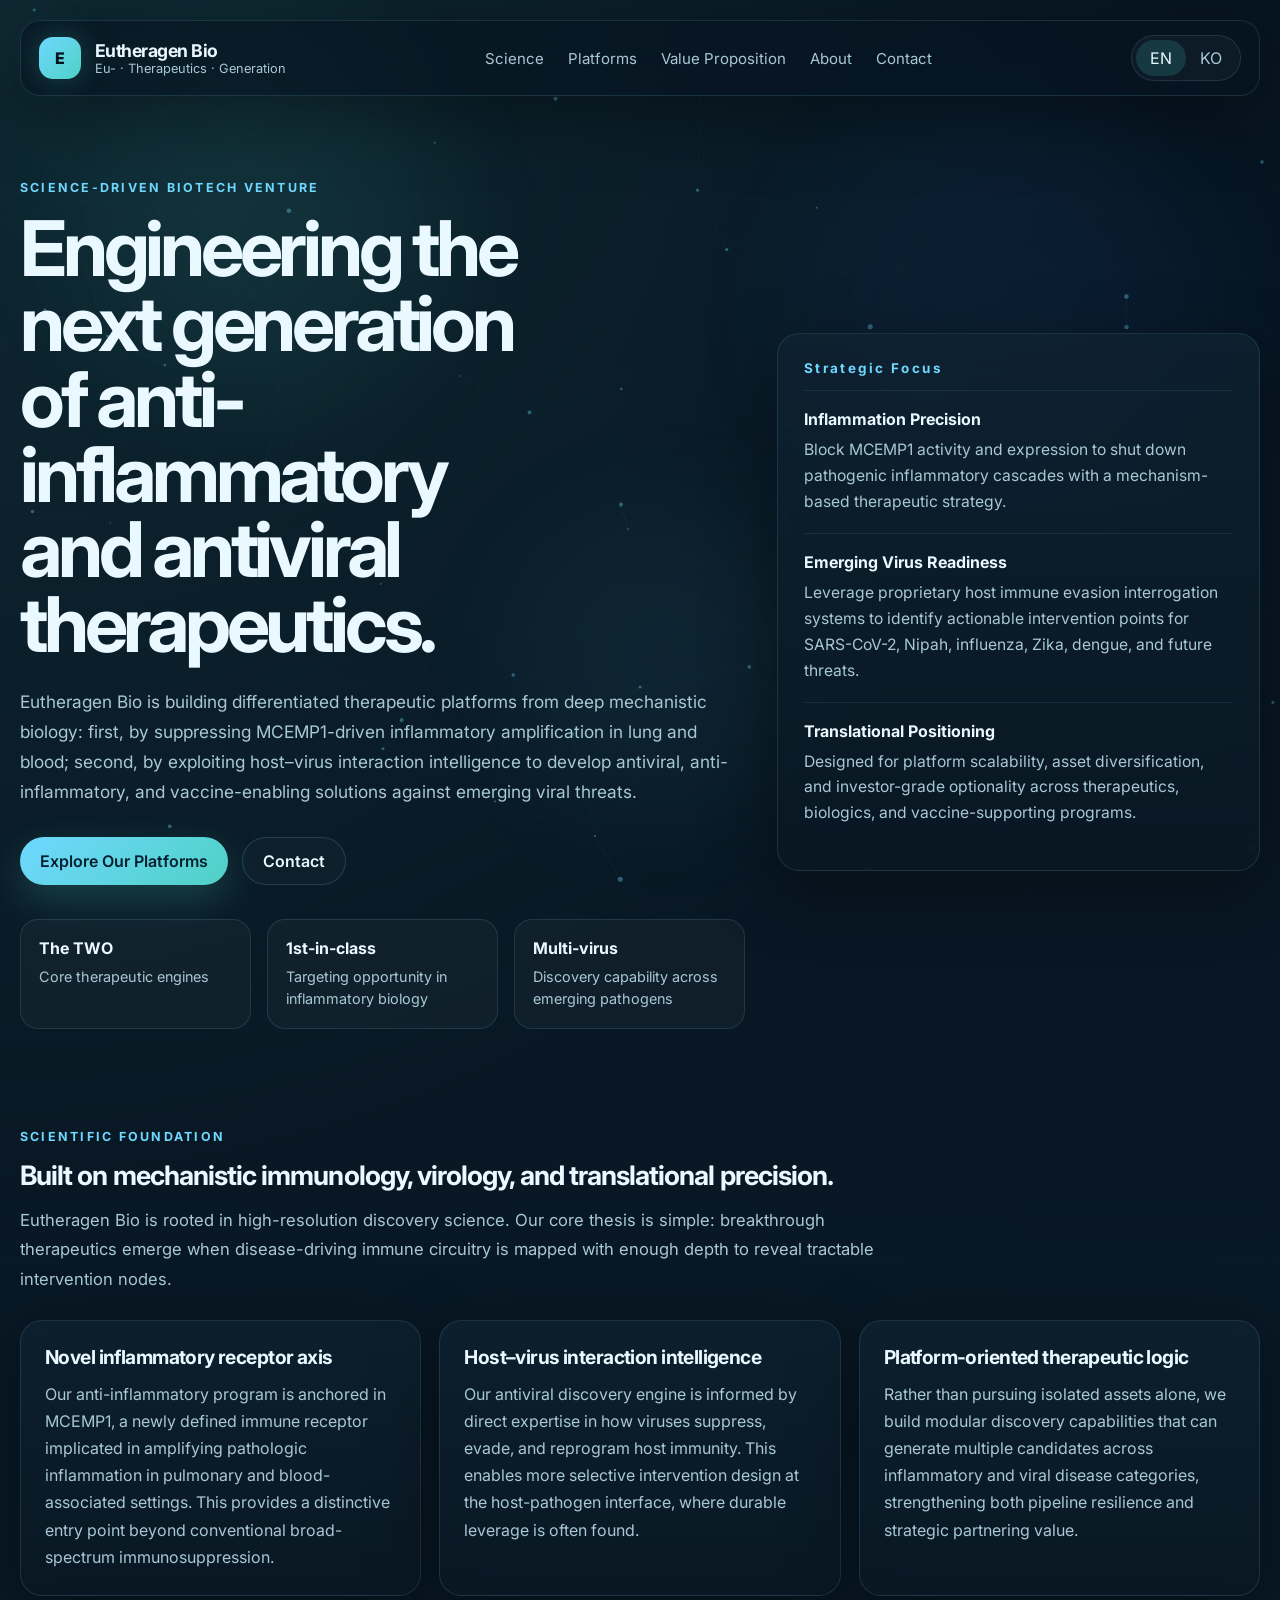
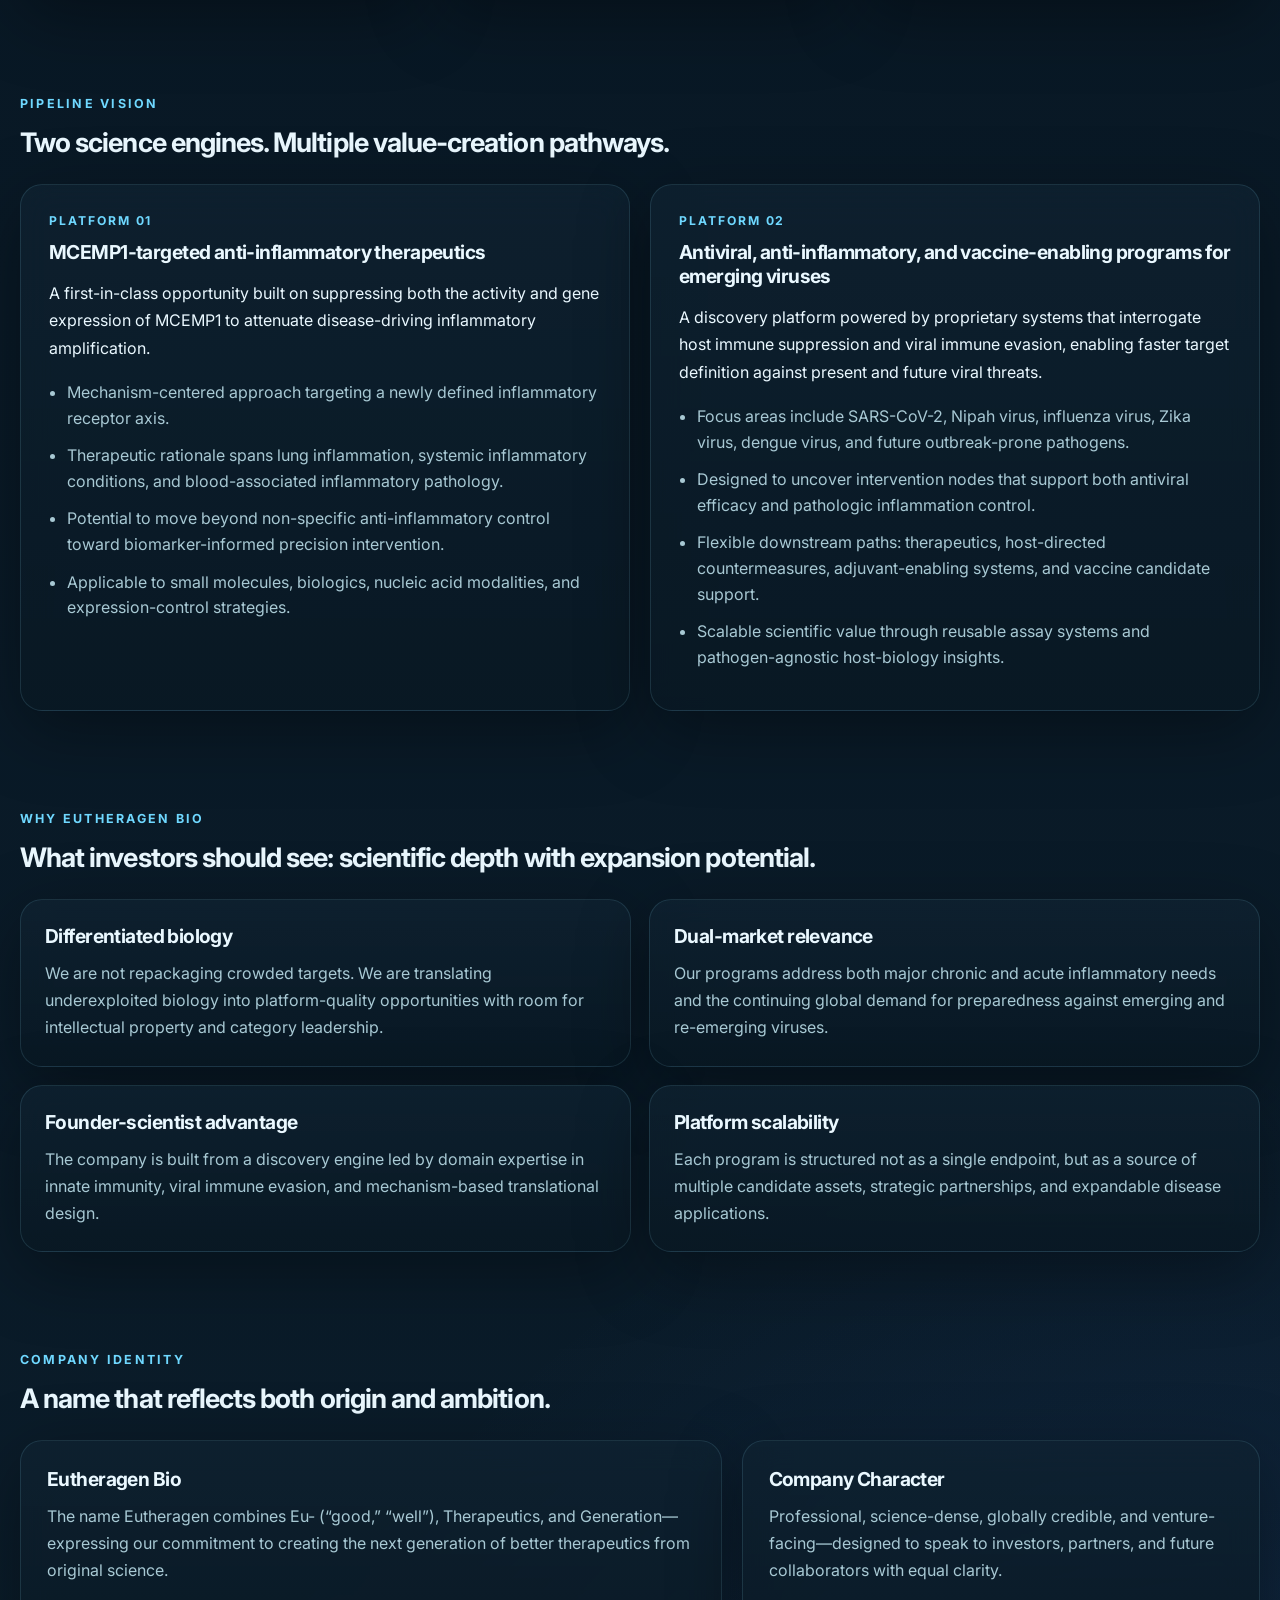
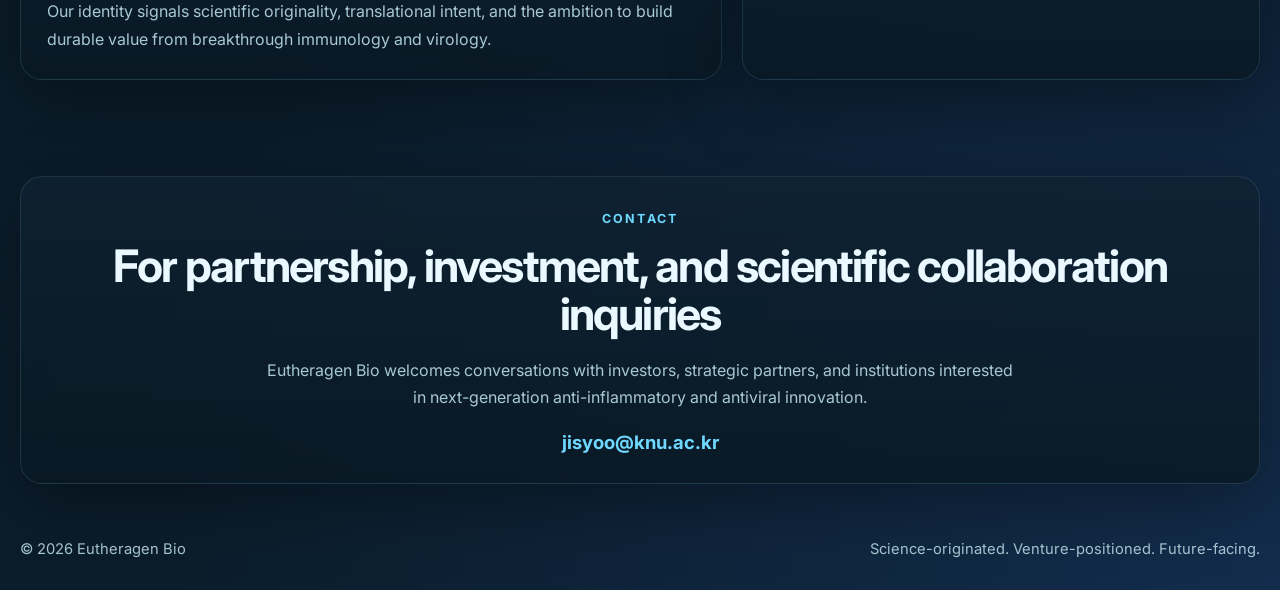
==== commit cd4cf2cb: "Add files via upload" ====
--- a/index.html
+++ b/index.html
@@ -25,7 +25,7 @@
       <div class="brand-mark">E</div>
       <div class="brand-text-wrap">
         <div class="brand-name">Eutheragen Bio</div>
-        <div class="brand-tagline" data-i18n="brandTagline">Eu(Yoo) · Therapeutics · Generation</div>
+        <div class="brand-tagline" data-i18n="brandTagline">Eu- · Therapeutics · Generation</div>
       </div>
     </div>
 
@@ -57,7 +57,7 @@
         </div>
         <div class="hero-metrics">
           <div class="metric-card">
-            <span class="metric-value">2</span>
+            <span class="metric-value">The TWO</span>
             <span class="metric-label" data-i18n="metric1">Core therapeutic engines</span>
           </div>
           <div class="metric-card">
@@ -179,7 +179,7 @@
       <div class="about-layout">
         <div class="glass-card about-card large">
           <h3 data-i18n="aboutCard1Title">Eutheragen Bio</h3>
-          <p data-i18n="aboutCard1Body1">“Eutheragen” integrates Eu (유, Yoo), Therapeutics, and Generation—capturing the idea of generating a new class of therapeutics from original science.</p>
+          <p data-i18n="aboutCard1Body1">The name Eutheragen combines Eu- (“good,” “well”), Therapeutics, and Generation—expressing our commitment to creating the next generation of better therapeutics from original science.</p>
           <p data-i18n="aboutCard1Body2">Our identity signals scientific originality, translational intent, and the ambition to build durable value from breakthrough immunology and virology.</p>
         </div>
 
--- a/styles.css
+++ b/styles.css
@@ -254,7 +254,7 @@
 }
 .metric-value {
   display: block;
-  font-size: 1.12rem;
+  font-size: 1rem;
   font-weight: 700;
   margin-bottom: 8px;
 }
@@ -309,9 +309,9 @@
 }
 .section-heading h2 {
   margin: 0;
-  font-size: clamp(2rem, 4vw, 3rem);
-  line-height: 1.08;
-  letter-spacing: -0.045em;
+  font-size: clamp(1.48rem, 2.1vw, 2.1rem);
+  line-height: 1.14;
+  letter-spacing: -0.035em;
 }
 .section-heading p {
   color: var(--muted);
@@ -441,6 +441,12 @@
 @keyframes spinReverse {
   from { transform: rotate(360deg); }
   to { transform: rotate(0deg); }
+}
+
+@media (min-width: 1081px) {
+  .section-heading h2 {
+    white-space: nowrap;
+  }
 }
 
 @media (max-width: 1080px) {
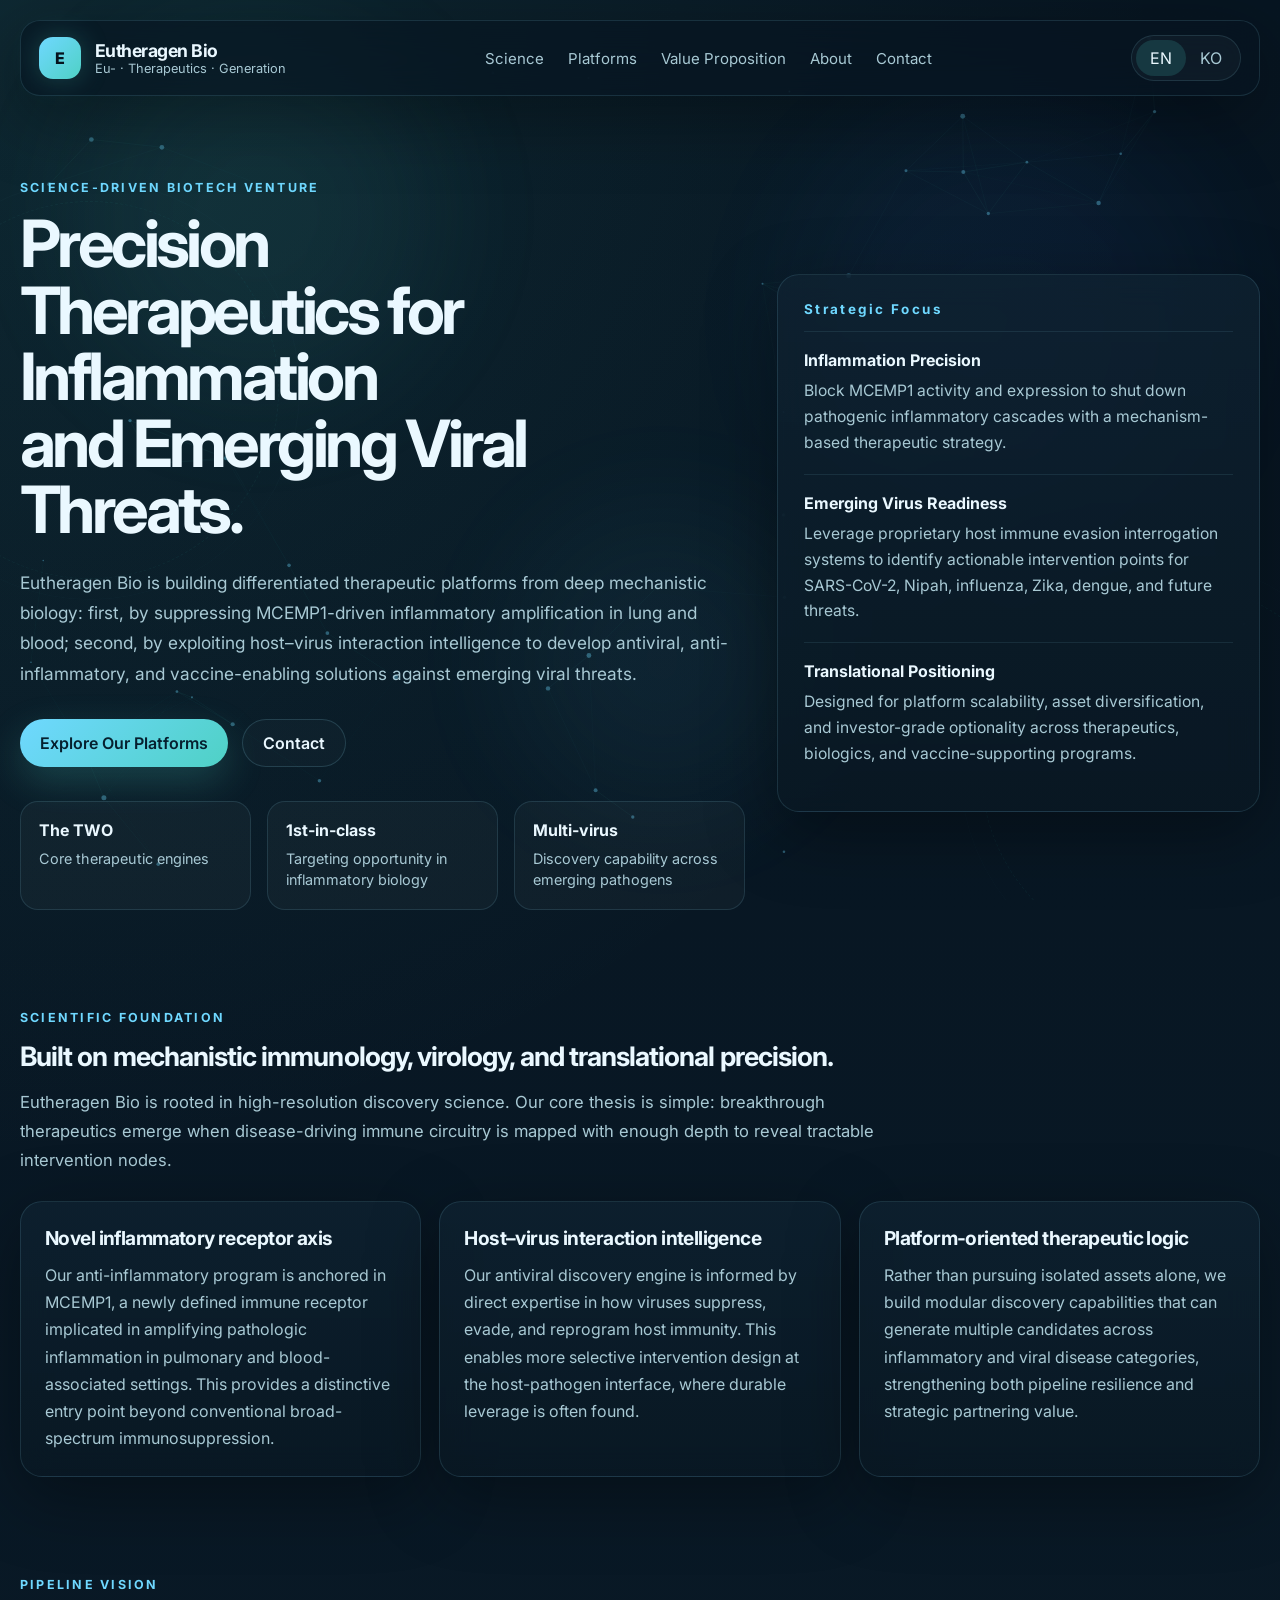
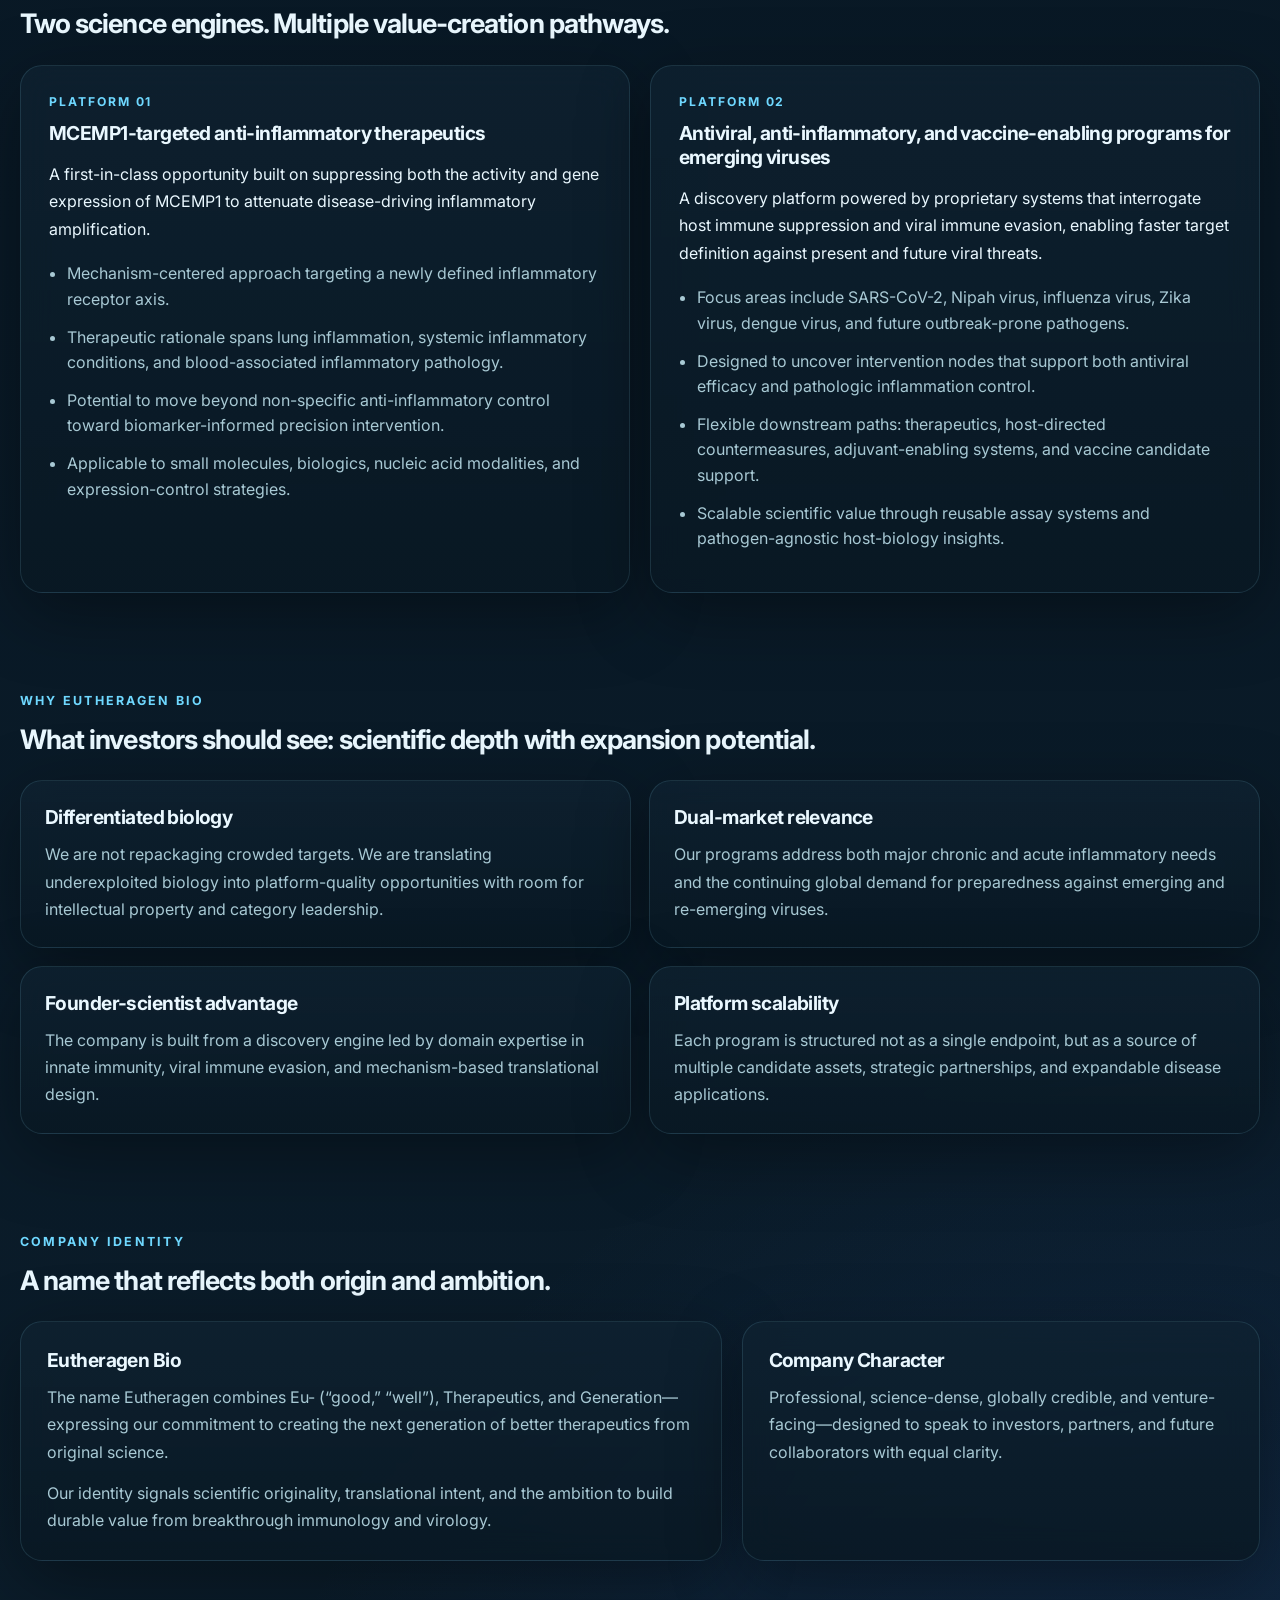
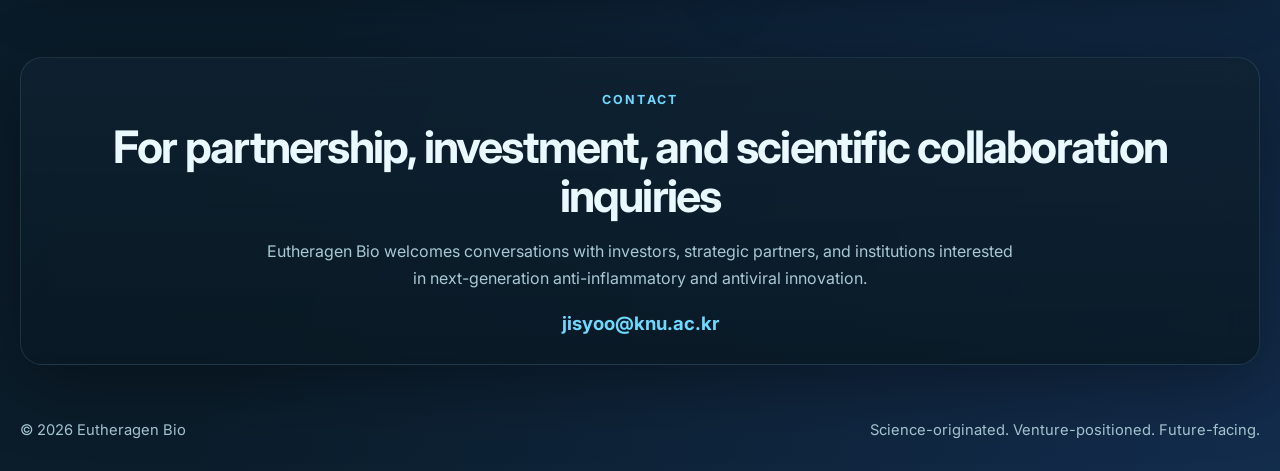
==== commit 68763ba0: "Add files via upload" ====
--- a/index.html
+++ b/index.html
@@ -47,7 +47,7 @@
     <section class="hero section-shell">
       <div class="hero-copy">
         <div class="eyebrow" data-i18n="heroEyebrow">SCIENCE-DRIVEN BIOTECH VENTURE</div>
-        <h1 data-i18n="heroTitle">Engineering the next generation of anti-inflammatory and antiviral therapeutics.</h1>
+        <h1 class="hero-title-compact" data-i18n="heroTitle">Precision Therapeutics for Inflammation<br>and Emerging Viral Threats.</h1>
         <p class="hero-lead" data-i18n="heroLead">
           Eutheragen Bio is building differentiated therapeutic platforms from deep mechanistic biology: first, by suppressing MCEMP1-driven inflammatory amplification in lung and blood; second, by exploiting host–virus interaction intelligence to develop antiviral, anti-inflammatory, and vaccine-enabling solutions against emerging viral threats.
         </p>
--- a/styles.css
+++ b/styles.css
@@ -204,6 +204,13 @@
   letter-spacing: -0.055em;
   max-width: 10.5ch;
 }
+
+.hero h1.hero-title-compact {
+  font-size: clamp(2.4rem, 5.1vw, 4.2rem);
+  line-height: 1.02;
+  max-width: 12.5ch;
+}
+
 .hero-lead {
   margin: 24px 0 0;
   max-width: 780px;
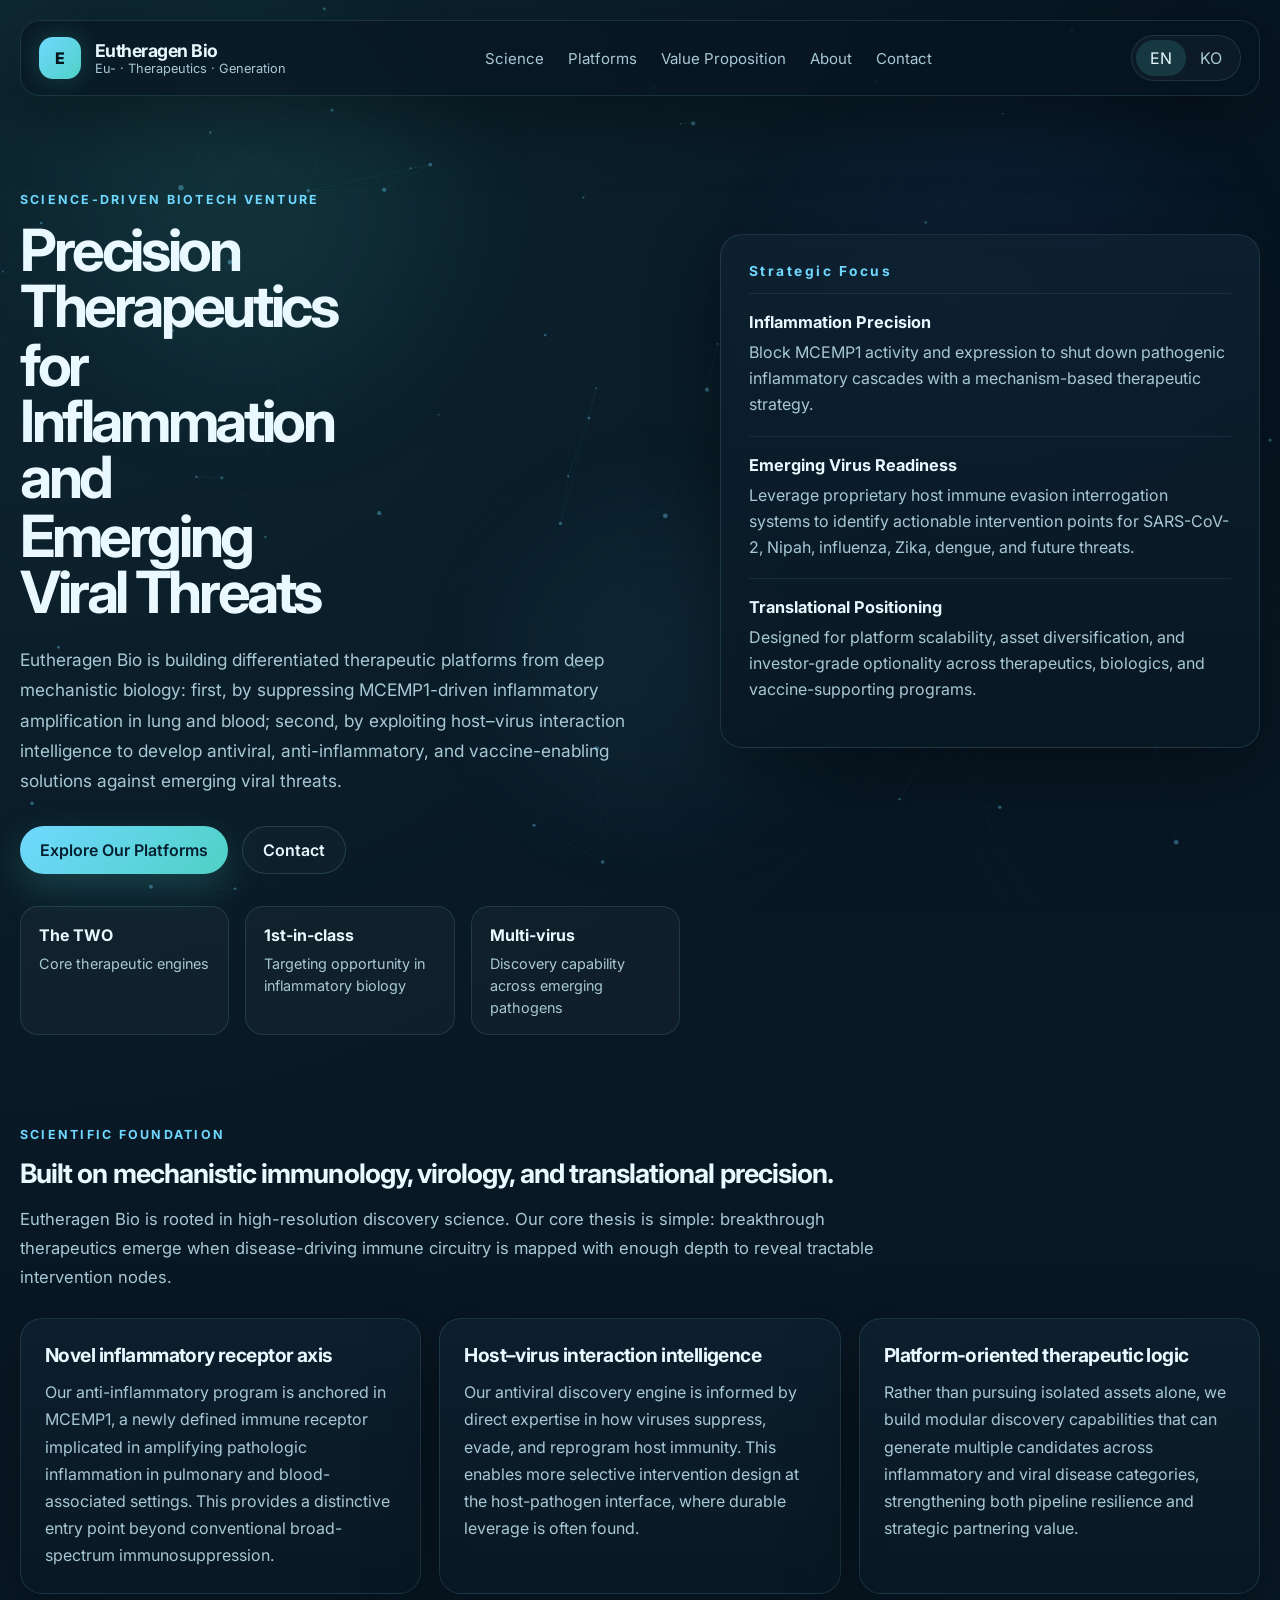
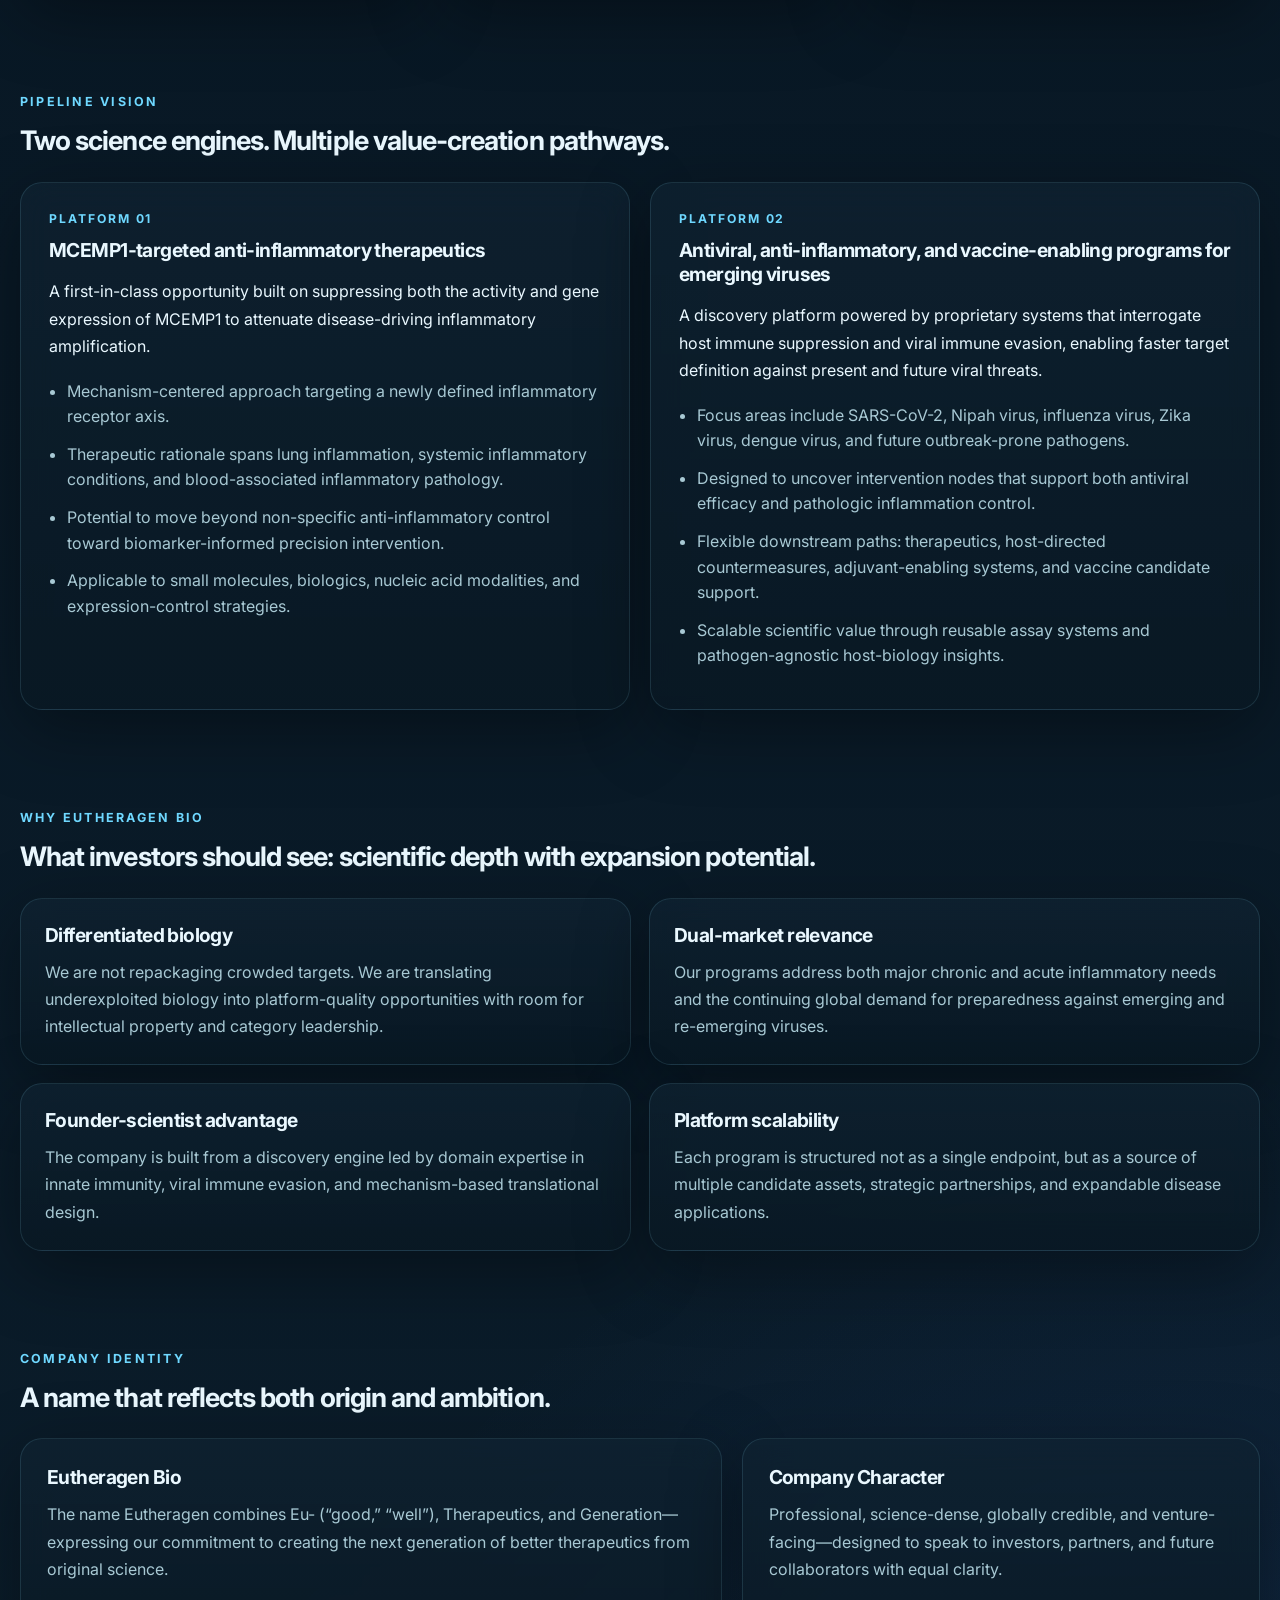
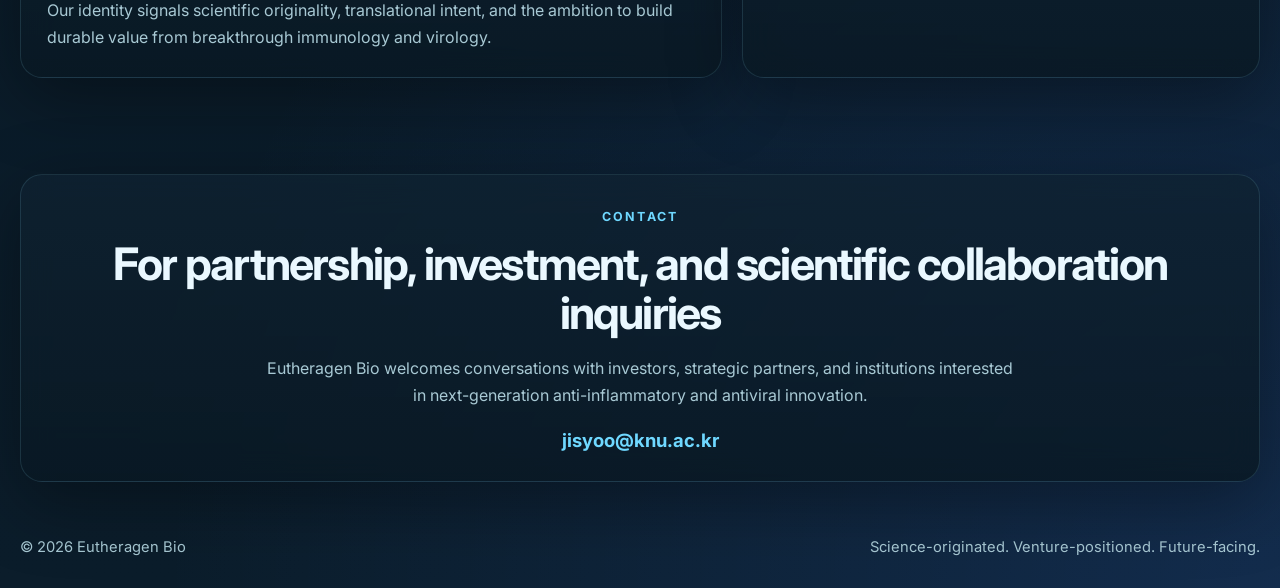
==== commit cbcbdc9e: "Add files via upload" ====
--- a/index.html
+++ b/index.html
@@ -47,7 +47,7 @@
     <section class="hero section-shell">
       <div class="hero-copy">
         <div class="eyebrow" data-i18n="heroEyebrow">SCIENCE-DRIVEN BIOTECH VENTURE</div>
-        <h1 class="hero-title-compact" data-i18n="heroTitle">Precision Therapeutics for Inflammation<br>and Emerging Viral Threats.</h1>
+        <h1 class="hero-title-compact" data-i18n="heroTitle"><span class="line">Precision Therapeutics</span><span class="line">for Inflammation and</span><span class="line">Emerging Viral Threats</span></h1>
         <p class="hero-lead" data-i18n="heroLead">
           Eutheragen Bio is building differentiated therapeutic platforms from deep mechanistic biology: first, by suppressing MCEMP1-driven inflammatory amplification in lung and blood; second, by exploiting host–virus interaction intelligence to develop antiviral, anti-inflammatory, and vaccine-enabling solutions against emerging viral threats.
         </p>
--- a/styles.css
+++ b/styles.css
@@ -181,12 +181,18 @@
 
 .hero {
   display: grid;
-  grid-template-columns: 1.2fr 0.8fr;
-  gap: 32px;
-  align-items: center;
+  grid-template-columns: minmax(0, 1.1fr) minmax(460px, 0.9fr);
+  gap: 40px;
+  align-items: start;
   min-height: calc(100vh - 120px);
-  padding: 80px 0 48px;
-}
+  padding: 80px 0 40px;
+}
+
+
+.hero-copy {
+  padding-top: 12px;
+}
+
 
 .eyebrow {
   display: inline-block;
@@ -206,10 +212,20 @@
 }
 
 .hero h1.hero-title-compact {
-  font-size: clamp(2.4rem, 5.1vw, 4.2rem);
-  line-height: 1.02;
-  max-width: 12.5ch;
-}
+  font-size: clamp(2.25rem, 4.55vw, 3.95rem);
+  line-height: 0.96;
+  letter-spacing: -0.058em;
+  max-width: 8.8ch;
+}
+
+.hero h1.hero-title-compact .line {
+  display: block;
+}
+
+.hero h1.hero-title-compact .line + .line {
+  margin-top: 0.06em;
+}
+
 
 .hero-lead {
   margin: 24px 0 0;
@@ -251,10 +267,14 @@
   display: grid;
   grid-template-columns: repeat(3, minmax(0,1fr));
   gap: 16px;
-  margin-top: 34px;
-}
+  margin-top: 32px;
+  width: 100%;
+  max-width: 730px;
+}
+
 .metric-card {
-  padding: 18px;
+  min-height: 116px;
+  padding: 18px 18px 16px;
   border-radius: 18px;
   background: rgba(255,255,255,0.03);
   border: 1px solid var(--line);
@@ -281,31 +301,40 @@
 }
 
 .hero-panel {
-  padding: 26px;
-}
+  width: min(100%, 560px);
+  min-height: auto;
+  padding: 28px 28px 26px;
+  justify-self: end;
+  align-self: start;
+  margin-top: 58px;
+}
+
 .panel-topline {
-  font-size: 0.84rem;
+  font-size: 0.86rem;
   letter-spacing: 0.18em;
   color: var(--cyan);
   font-weight: 700;
   margin-bottom: 14px;
 }
+
 .signal-box {
   padding: 18px 0;
   border-top: 1px solid rgba(135, 210, 230, 0.10);
 }
+
 .signal-box:first-of-type { border-top: 0; }
 .signal-title {
+  font-size: 1.02rem;
+  font-weight: 700;
+  margin-bottom: 8px;
+}
+.signal-box p {
+  margin: 0;
+  color: var(--muted);
+  line-height: 1.62;
   font-size: 1rem;
-  font-weight: 700;
-  margin-bottom: 8px;
-}
-.signal-box p {
-  margin: 0;
-  color: var(--muted);
-  line-height: 1.65;
-  font-size: 0.98rem;
-}
+}
+
 
 section:not(.hero) {
   padding: 48px 0;
@@ -474,6 +503,7 @@
     grid-template-columns: 1fr;
   }
   .hero { min-height: auto; padding-top: 50px; }
+  .hero-panel { margin-top: 8px; }
 }
 
 @media (max-width: 740px) {
@@ -490,7 +520,8 @@
   .top-nav { gap: 14px; }
   .top-nav a { font-size: 0.88rem; }
   .hero-metrics { grid-template-columns: 1fr; }
-  .hero h1 { max-width: 100%; }
+  .hero h1,
+  .hero h1.hero-title-compact { max-width: 100%; }
   .btn { width: 100%; }
   .hero-actions { flex-direction: column; }
   .site-footer {
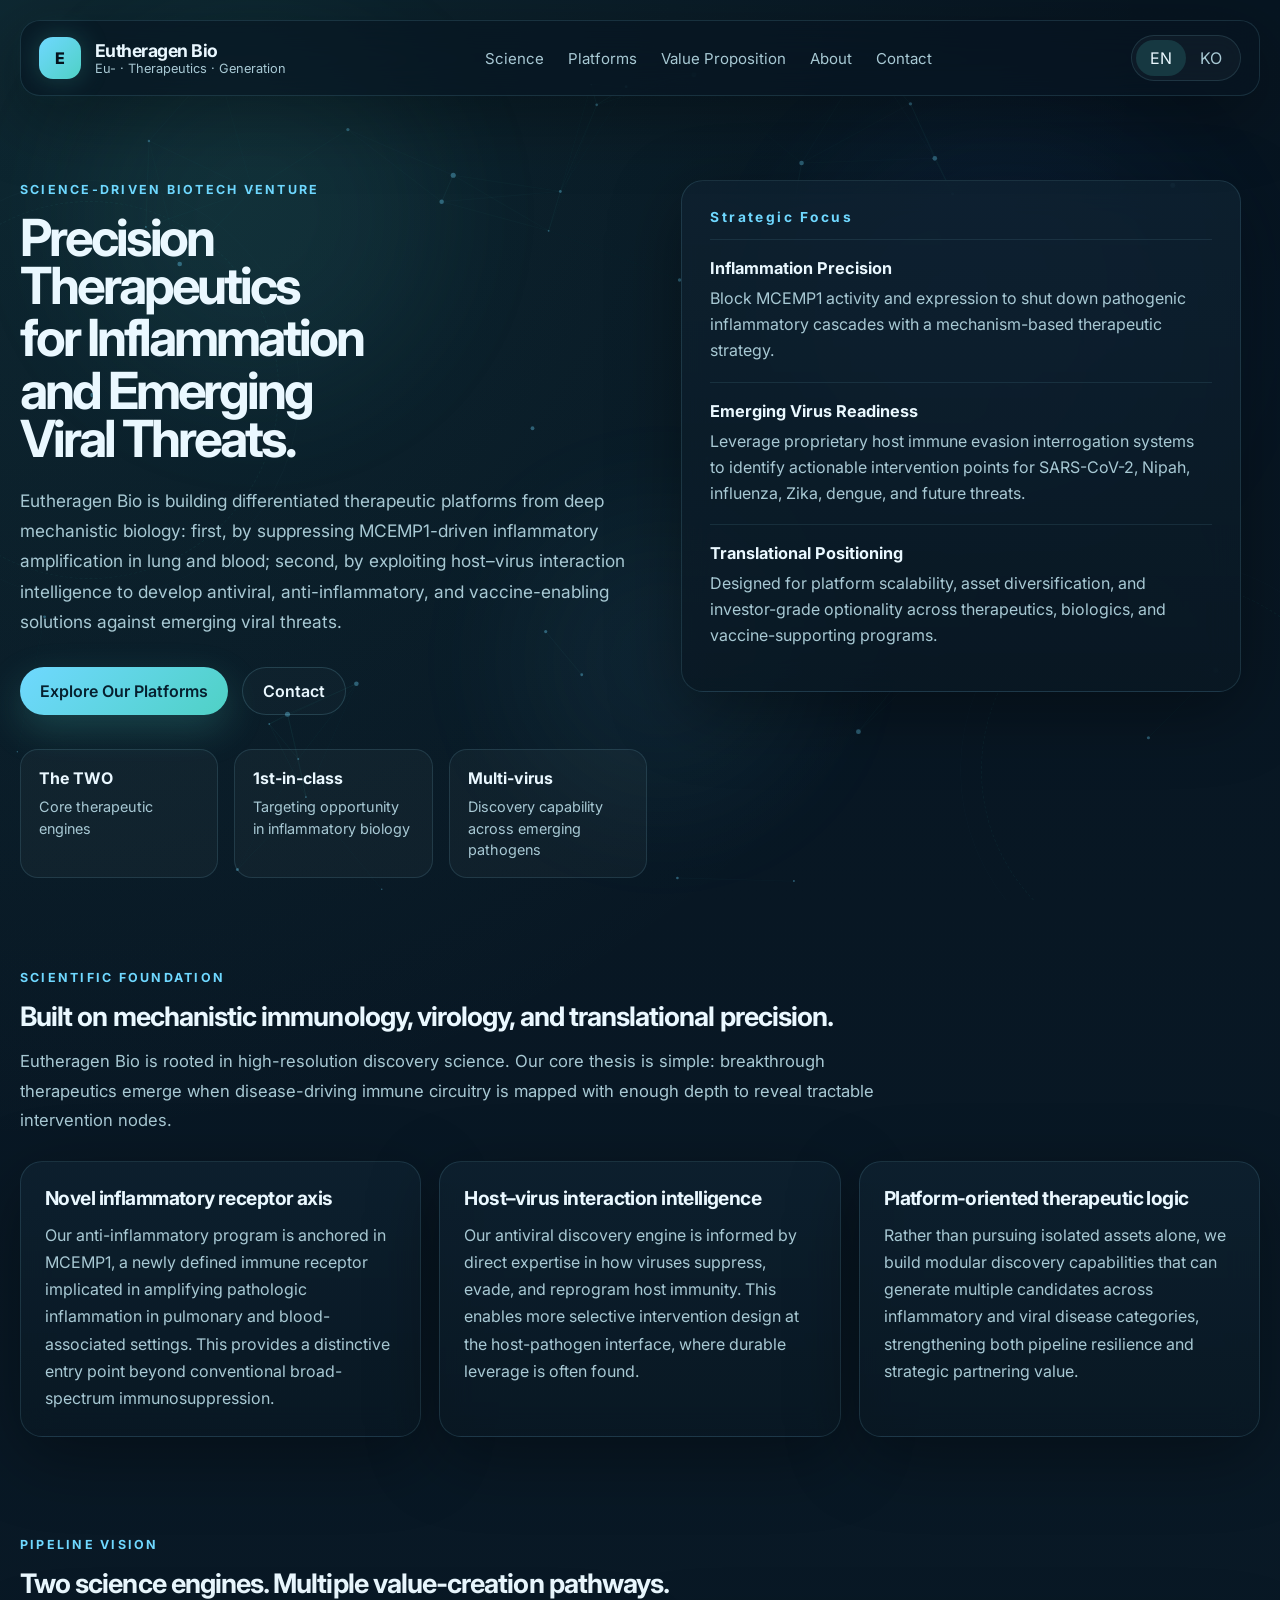
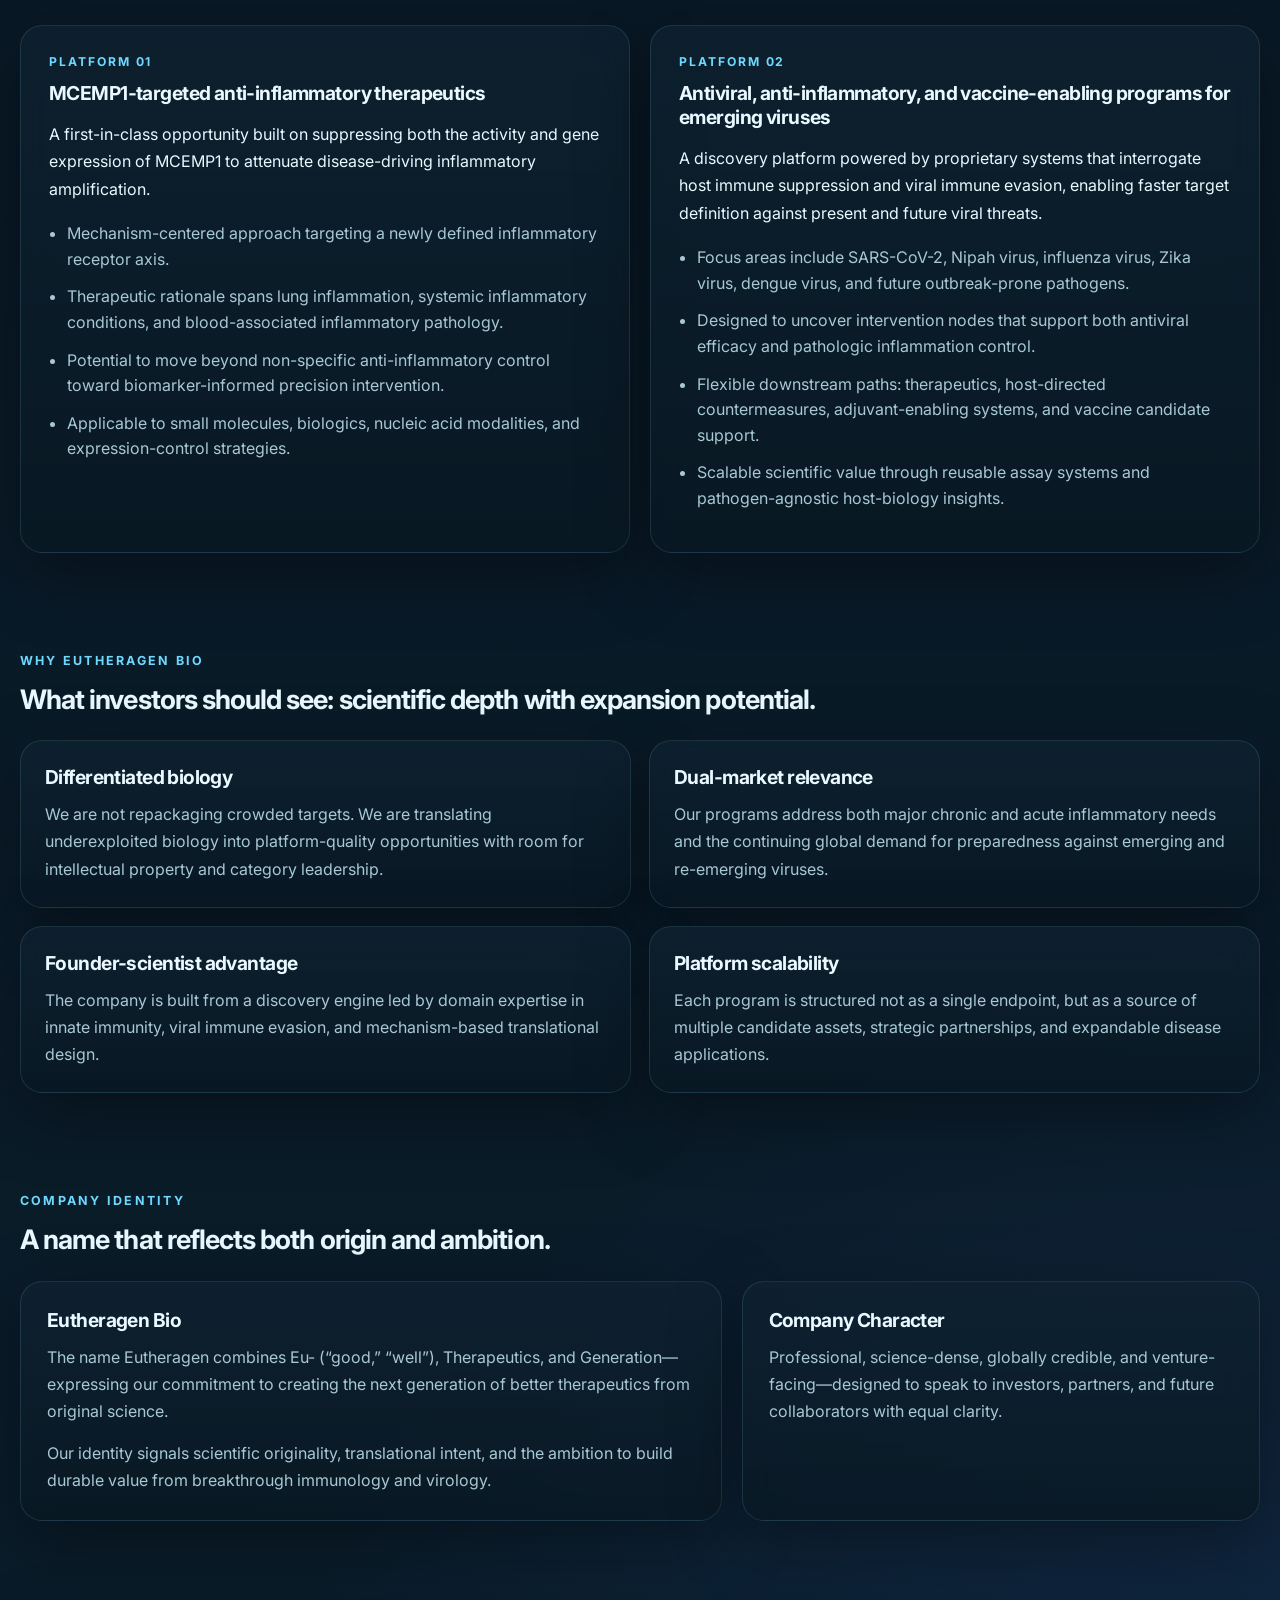
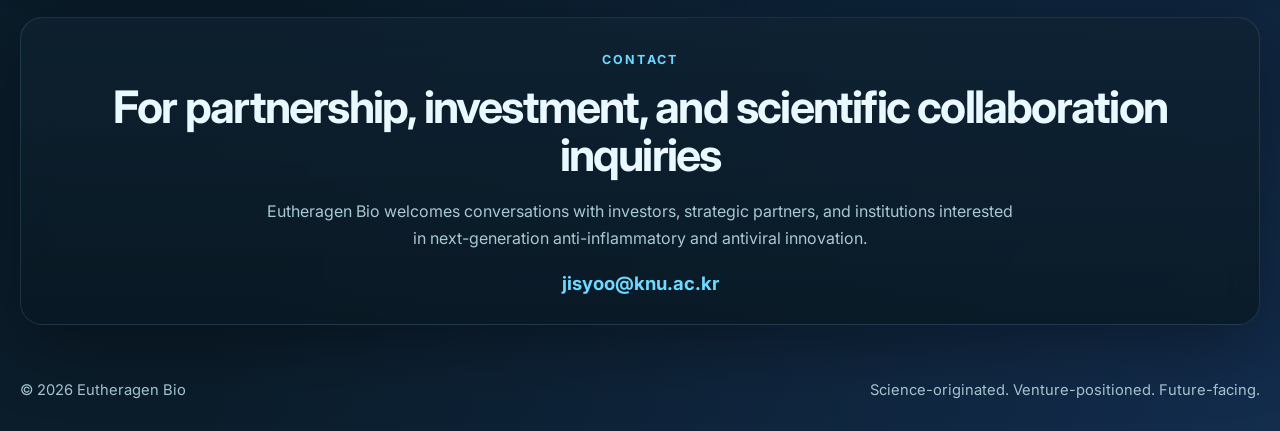
==== commit 2c5b635c: "Add files via upload" ====
--- a/index.html
+++ b/index.html
@@ -47,7 +47,7 @@
     <section class="hero section-shell">
       <div class="hero-copy">
         <div class="eyebrow" data-i18n="heroEyebrow">SCIENCE-DRIVEN BIOTECH VENTURE</div>
-        <h1 class="hero-title-compact" data-i18n="heroTitle"><span class="line">Precision Therapeutics</span><span class="line">for Inflammation and</span><span class="line">Emerging Viral Threats</span></h1>
+        <h1 class="hero-title-compact" data-i18n="heroTitle"><span class="line">Precision Therapeutics</span><span class="line">for Inflammation</span><span class="line">and Emerging Viral Threats.</span></h1>
         <p class="hero-lead" data-i18n="heroLead">
           Eutheragen Bio is building differentiated therapeutic platforms from deep mechanistic biology: first, by suppressing MCEMP1-driven inflammatory amplification in lung and blood; second, by exploiting host–virus interaction intelligence to develop antiviral, anti-inflammatory, and vaccine-enabling solutions against emerging viral threats.
         </p>
--- a/styles.css
+++ b/styles.css
@@ -181,16 +181,15 @@
 
 .hero {
   display: grid;
-  grid-template-columns: minmax(0, 1.1fr) minmax(460px, 0.9fr);
-  gap: 40px;
+  grid-template-columns: minmax(0, 1.04fr) minmax(420px, 0.96fr);
+  gap: 34px;
   align-items: start;
   min-height: calc(100vh - 120px);
-  padding: 80px 0 40px;
-}
-
+  padding: 74px 0 40px;
+}
 
 .hero-copy {
-  padding-top: 12px;
+  padding-top: 8px;
 }
 
 
@@ -212,10 +211,11 @@
 }
 
 .hero h1.hero-title-compact {
-  font-size: clamp(2.25rem, 4.55vw, 3.95rem);
-  line-height: 0.96;
-  letter-spacing: -0.058em;
-  max-width: 8.8ch;
+  font-size: clamp(2.25rem, 4.3vw, 3.7rem);
+  line-height: 0.94;
+  letter-spacing: -0.06em;
+  max-width: 10.8ch;
+  text-wrap: balance;
 }
 
 .hero h1.hero-title-compact .line {
@@ -223,7 +223,7 @@
 }
 
 .hero h1.hero-title-compact .line + .line {
-  margin-top: 0.06em;
+  margin-top: 0.08em;
 }
 
 
@@ -267,13 +267,13 @@
   display: grid;
   grid-template-columns: repeat(3, minmax(0,1fr));
   gap: 16px;
-  margin-top: 32px;
+  margin-top: 34px;
   width: 100%;
-  max-width: 730px;
+  max-width: 100%;
 }
 
 .metric-card {
-  min-height: 116px;
+  min-height: 128px;
   padding: 18px 18px 16px;
   border-radius: 18px;
   background: rgba(255,255,255,0.03);
@@ -284,6 +284,11 @@
   font-size: 1rem;
   font-weight: 700;
   margin-bottom: 8px;
+}
+.metric-card {
+  display: flex;
+  flex-direction: column;
+  justify-content: flex-start;
 }
 .metric-label {
   display: block;
@@ -301,12 +306,13 @@
 }
 
 .hero-panel {
-  width: min(100%, 560px);
+  width: min(100%, 100%);
+  max-width: 560px;
   min-height: auto;
-  padding: 28px 28px 26px;
-  justify-self: end;
+  padding: 28px 28px 24px;
+  justify-self: stretch;
   align-self: start;
-  margin-top: 58px;
+  margin-top: 10px;
 }
 
 .panel-topline {
@@ -529,3 +535,14 @@
     width: min(calc(100% - 20px), var(--max-width));
   }
 }
+
+@media (min-width: 1081px) {
+  .hero-copy { min-width: 0; }
+}
+
+@media (max-width: 1280px) and (min-width: 1081px) {
+  .hero h1.hero-title-compact {
+    font-size: clamp(2.1rem, 4vw, 3.35rem);
+    max-width: 11.5ch;
+  }
+}
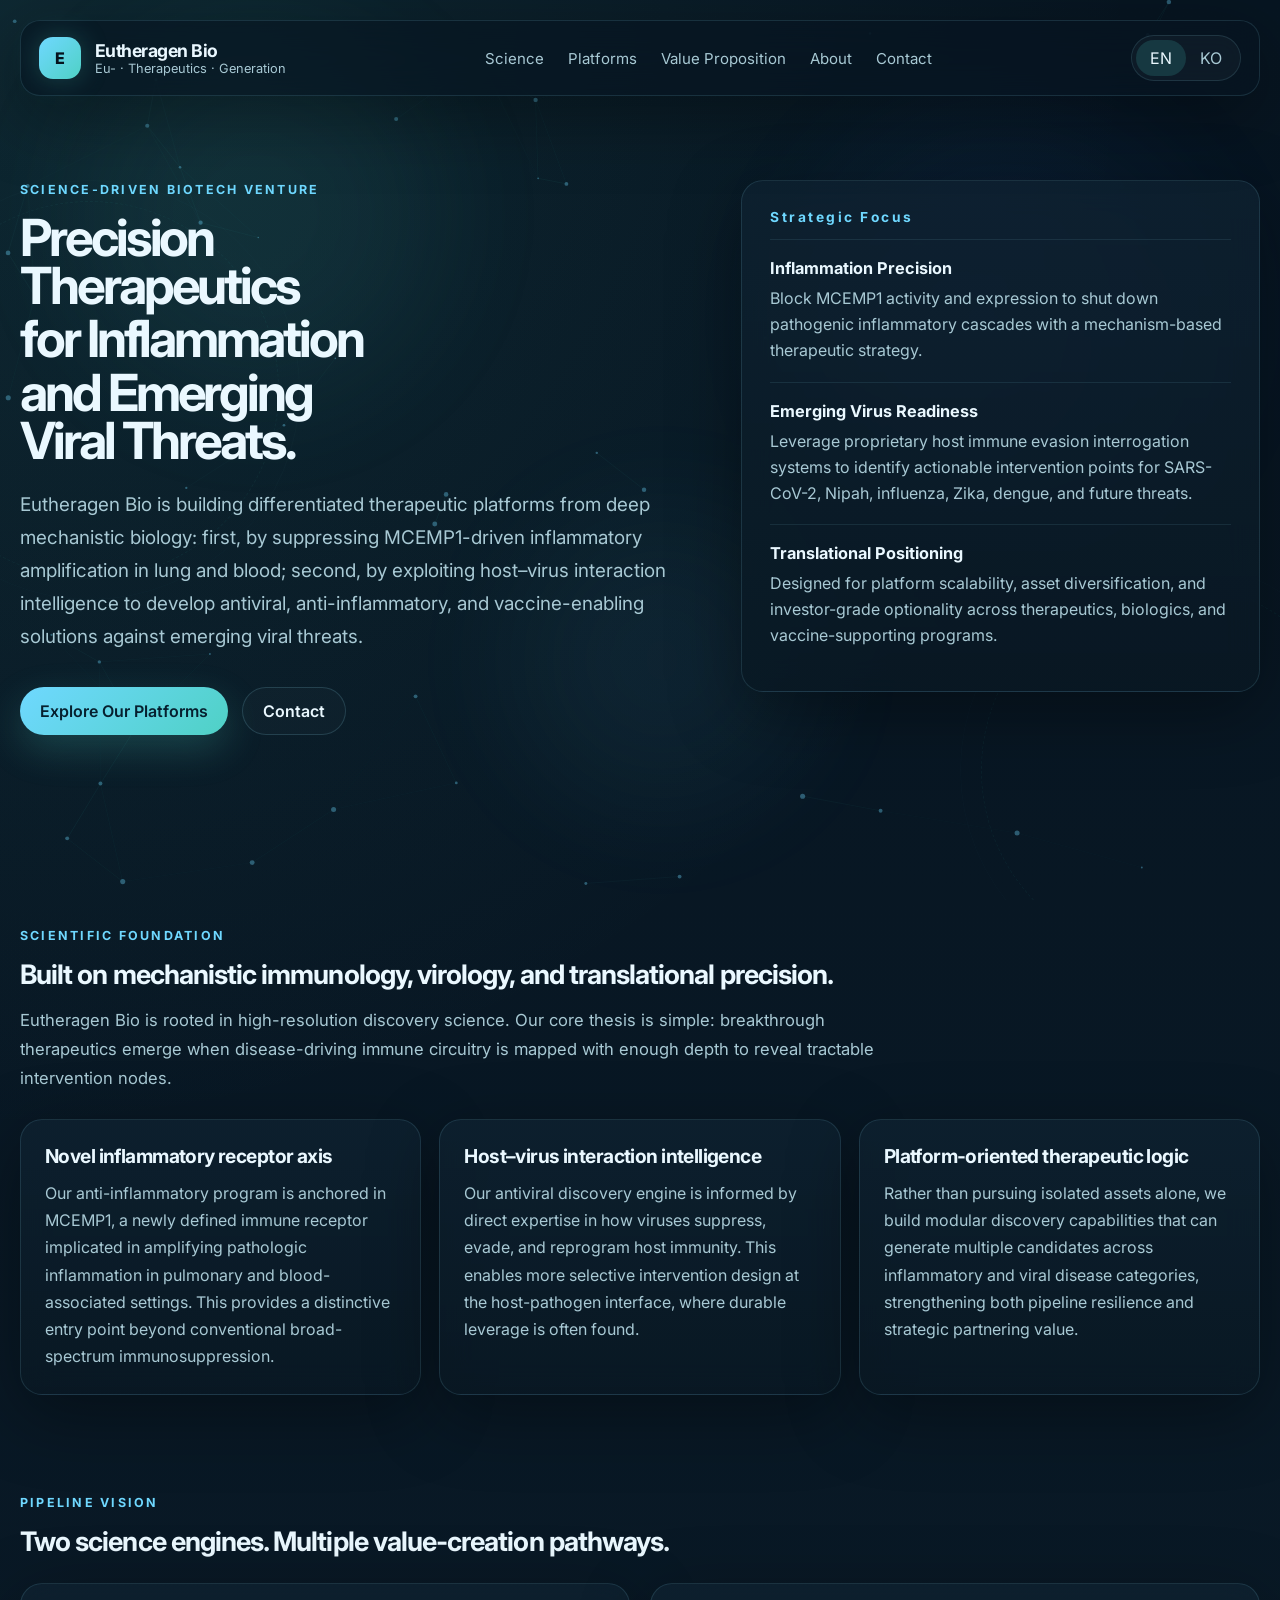
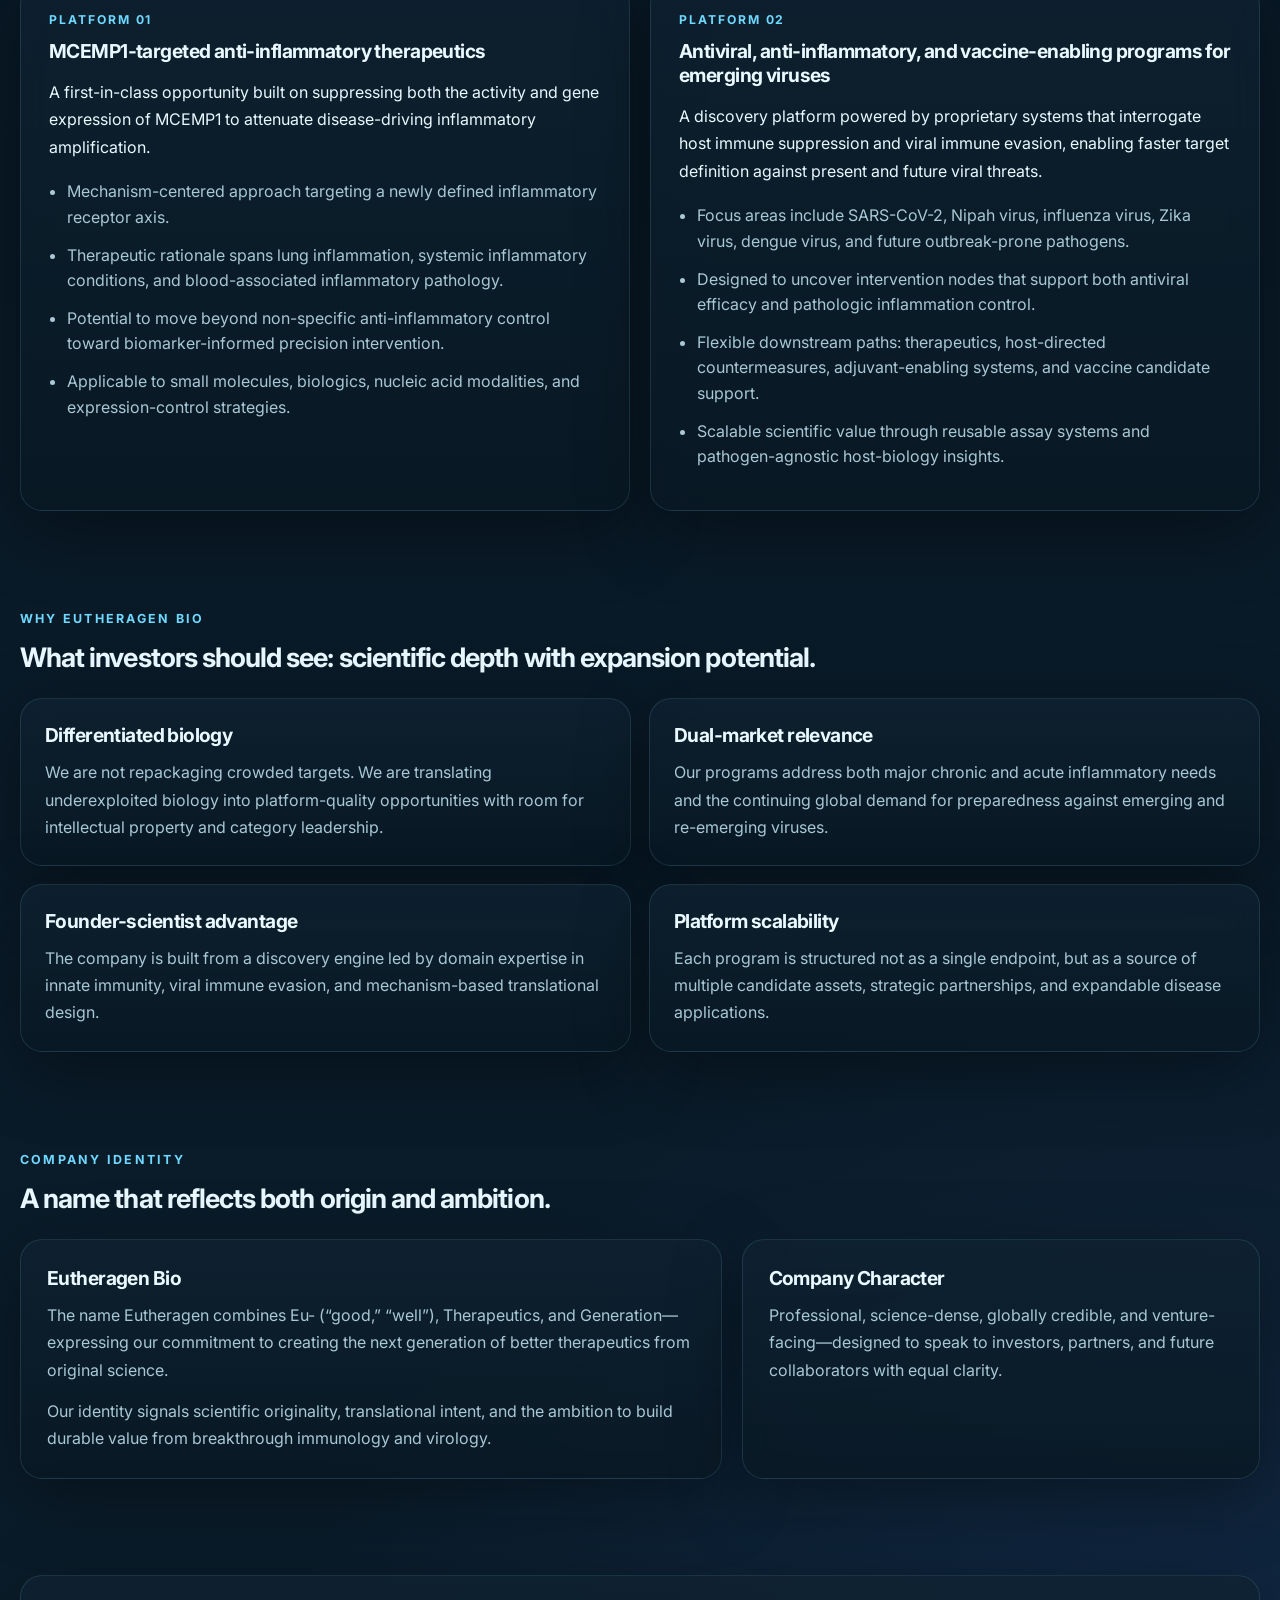
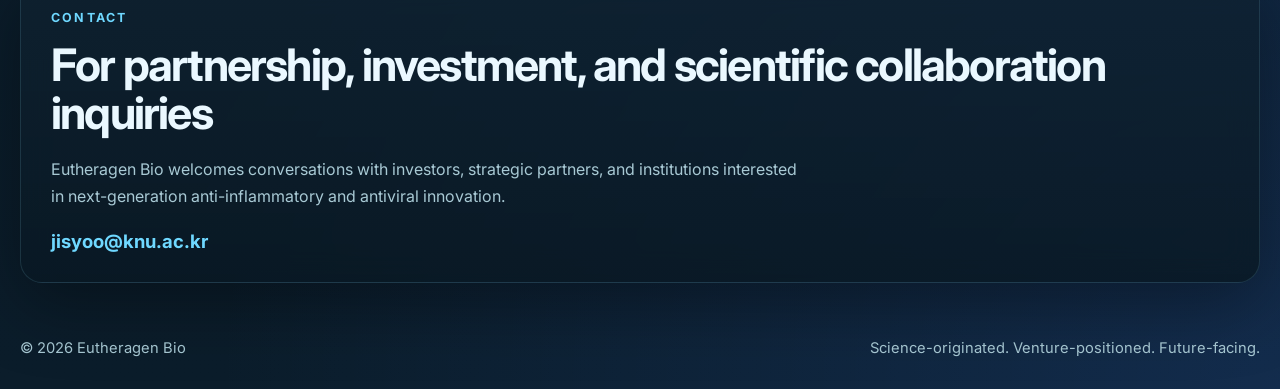
==== commit 2fa493e5: "Add files via upload" ====
--- a/index.html
+++ b/index.html
@@ -54,20 +54,6 @@
         <div class="hero-actions">
           <a href="#platforms" class="btn btn-primary" data-i18n="heroBtnPrimary">Explore Our Platforms</a>
           <a href="#contact" class="btn btn-secondary" data-i18n="heroBtnSecondary">Contact</a>
-        </div>
-        <div class="hero-metrics">
-          <div class="metric-card">
-            <span class="metric-value">The TWO</span>
-            <span class="metric-label" data-i18n="metric1">Core therapeutic engines</span>
-          </div>
-          <div class="metric-card">
-            <span class="metric-value">1st-in-class</span>
-            <span class="metric-label" data-i18n="metric2">Targeting opportunity in inflammatory biology</span>
-          </div>
-          <div class="metric-card">
-            <span class="metric-value">Multi-virus</span>
-            <span class="metric-label" data-i18n="metric3">Discovery capability across emerging pathogens</span>
-          </div>
         </div>
       </div>
 
--- a/styles.css
+++ b/styles.css
@@ -181,7 +181,7 @@
 
 .hero {
   display: grid;
-  grid-template-columns: minmax(0, 1.04fr) minmax(420px, 0.96fr);
+  grid-template-columns: minmax(0, 1.14fr) minmax(430px, 0.86fr);
   gap: 34px;
   align-items: start;
   min-height: calc(100vh - 120px);
@@ -211,26 +211,41 @@
 }
 
 .hero h1.hero-title-compact {
-  font-size: clamp(2.25rem, 4.3vw, 3.7rem);
+  font-size: clamp(2.5rem, 4.9vw, 4.15rem);
   line-height: 0.94;
   letter-spacing: -0.06em;
-  max-width: 10.8ch;
+  max-width: 13.8ch;
   text-wrap: balance;
 }
 
+
+html[lang="ko"] .hero h1.hero-title-compact {
+  font-size: clamp(2.6rem, 5.1vw, 4.3rem);
+  max-width: 12.6ch;
+  line-height: 0.95;
+}
+
+html[lang="en"] .hero h1.hero-title-compact {
+  max-width: 14.2ch;
+}
 .hero h1.hero-title-compact .line {
   display: block;
 }
 
 .hero h1.hero-title-compact .line + .line {
-  margin-top: 0.08em;
-}
+  margin-top: 0.1em;
+}
+
+.hero-copy {
+  min-width: 0;
+}
+
 
 
 .hero-lead {
   margin: 24px 0 0;
   max-width: 780px;
-  font-size: 1.08rem;
+  font-size: 1.18rem;
   line-height: 1.75;
   color: var(--muted);
 }
@@ -239,7 +254,7 @@
   display: flex;
   gap: 14px;
   flex-wrap: wrap;
-  margin-top: 30px;
+  margin-top: 34px;
 }
 .btn {
   display: inline-flex;
@@ -265,16 +280,18 @@
 
 .hero-metrics {
   display: grid;
-  grid-template-columns: repeat(3, minmax(0,1fr));
+  grid-template-columns: repeat(3, minmax(0, 1fr));
   gap: 16px;
+  align-items: stretch;
   margin-top: 34px;
   width: 100%;
   max-width: 100%;
 }
 
 .metric-card {
-  min-height: 128px;
+  min-height: 122px;
   padding: 18px 18px 16px;
+  width: 100%;
   border-radius: 18px;
   background: rgba(255,255,255,0.03);
   border: 1px solid var(--line);
@@ -439,7 +456,7 @@
 }
 .contact-card {
   padding: 30px;
-  text-align: center;
+  text-align: left;
 }
 .contact-card h2 {
   margin: 0;
@@ -449,7 +466,7 @@
 }
 .contact-card p {
   max-width: 760px;
-  margin: 18px auto 0;
+  margin: 18px 0 0;
   color: var(--muted);
   line-height: 1.7;
 }
@@ -483,6 +500,16 @@
 @keyframes spinReverse {
   from { transform: rotate(360deg); }
   to { transform: rotate(0deg); }
+}
+
+
+@media (min-width: 1081px) {
+  .hero-metrics {
+    grid-template-columns: minmax(0, 1.05fr) minmax(0, 1.15fr) minmax(0, 1fr);
+  }
+  .metric-card:nth-child(2) {
+    transform: translateY(0);
+  }
 }
 
 @media (min-width: 1081px) {
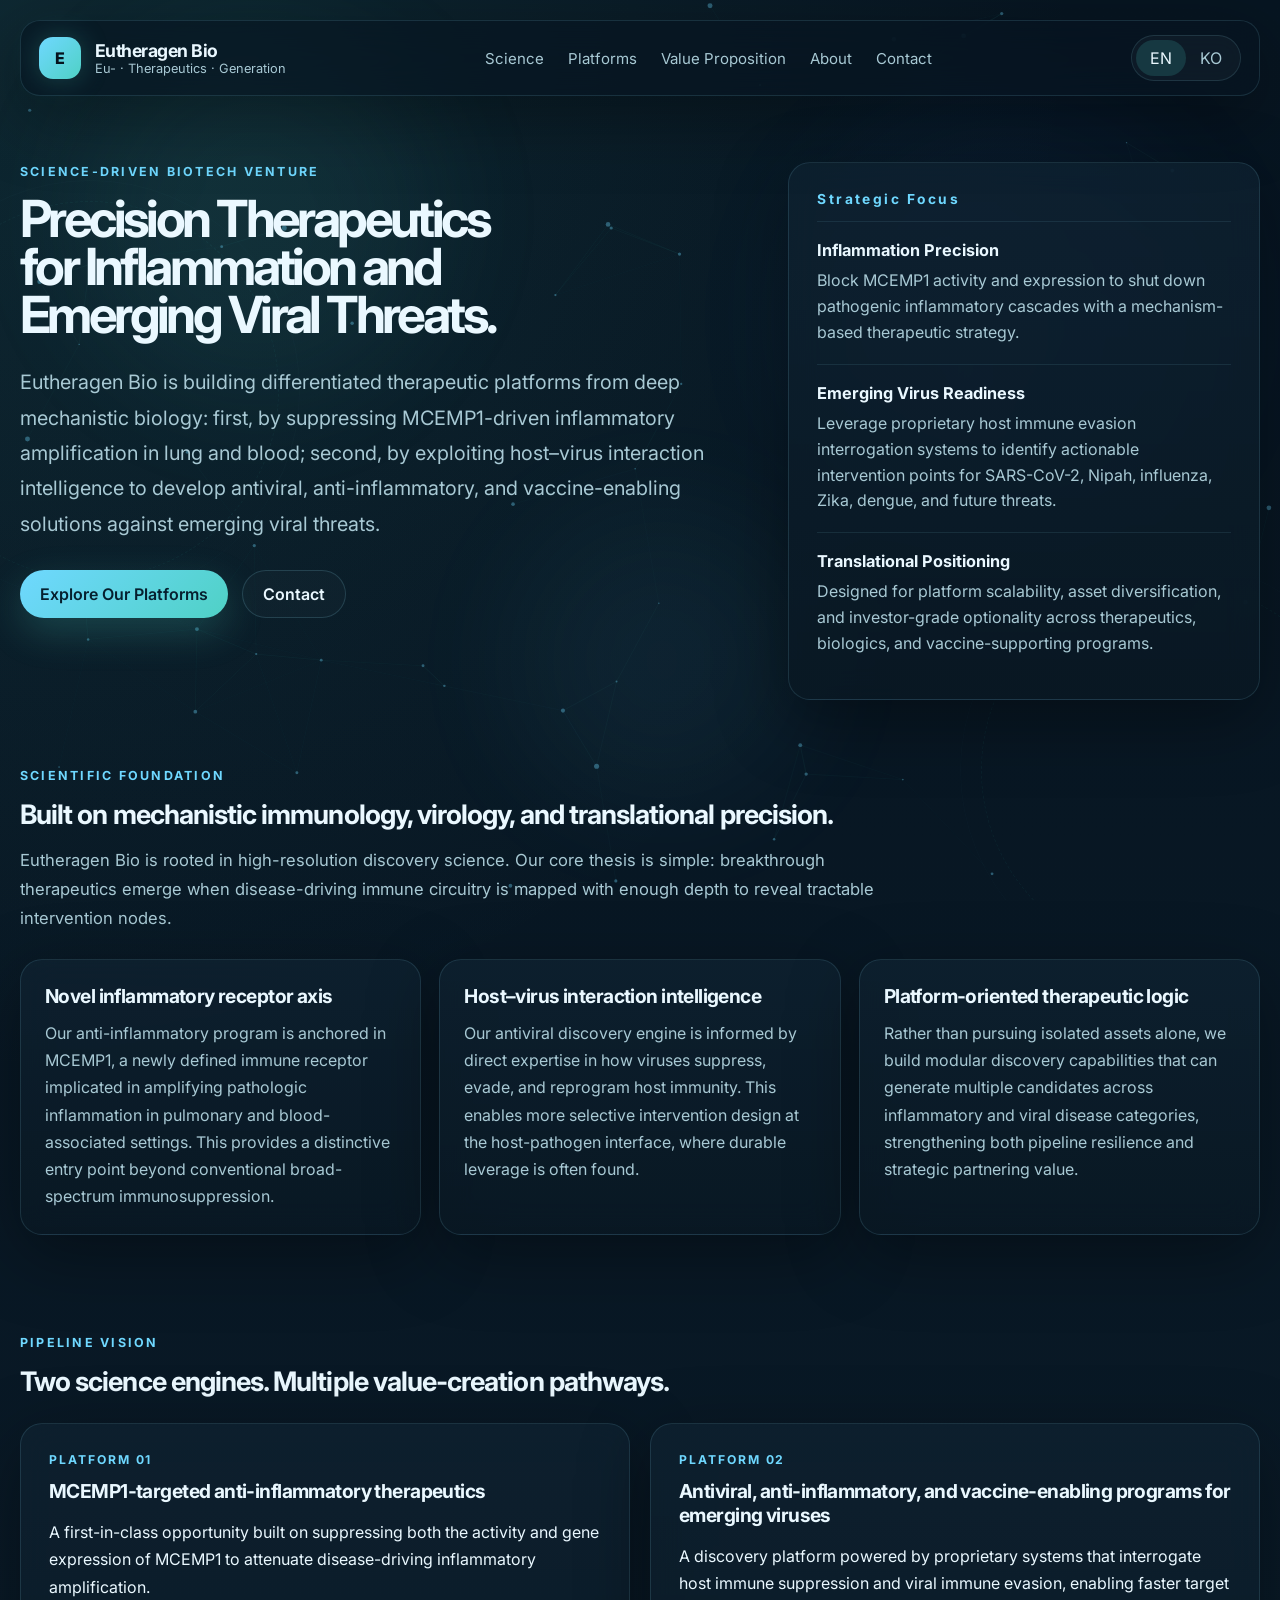
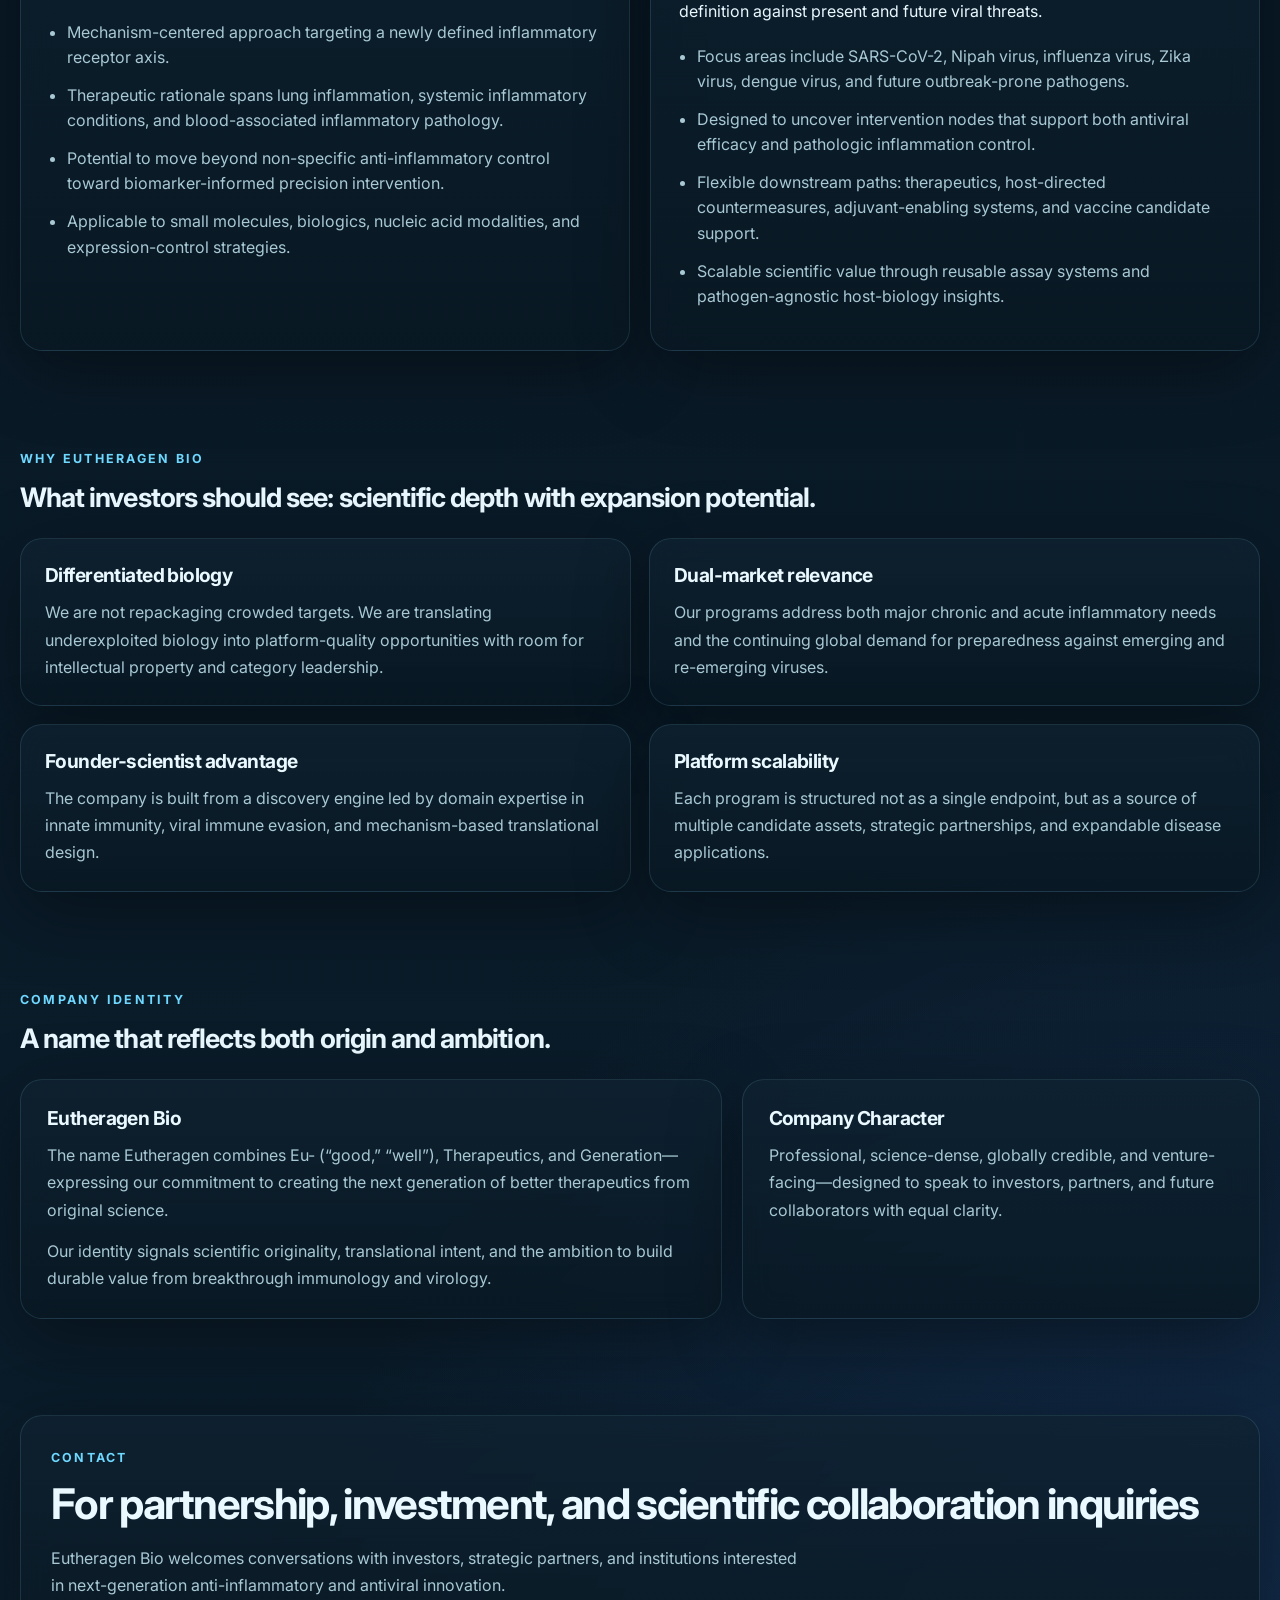
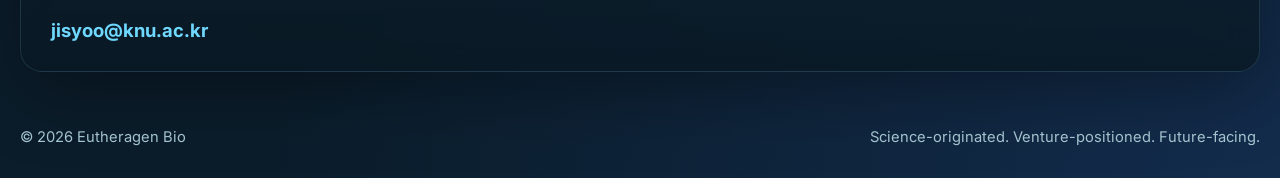
==== commit 7c5a5f21: "Add files via upload" ====
--- a/index.html
+++ b/index.html
@@ -47,7 +47,7 @@
     <section class="hero section-shell">
       <div class="hero-copy">
         <div class="eyebrow" data-i18n="heroEyebrow">SCIENCE-DRIVEN BIOTECH VENTURE</div>
-        <h1 class="hero-title-compact" data-i18n="heroTitle"><span class="line">Precision Therapeutics</span><span class="line">for Inflammation</span><span class="line">and Emerging Viral Threats.</span></h1>
+        <h1 class="hero-title-compact" data-i18n="heroTitle"><span class="line">Precision Therapeutics</span><span class="line">for Inflammation and</span><span class="line">Emerging Viral Threats.</span></h1>
         <p class="hero-lead" data-i18n="heroLead">
           Eutheragen Bio is building differentiated therapeutic platforms from deep mechanistic biology: first, by suppressing MCEMP1-driven inflammatory amplification in lung and blood; second, by exploiting host–virus interaction intelligence to develop antiviral, anti-inflammatory, and vaccine-enabling solutions against emerging viral threats.
         </p>
--- a/styles.css
+++ b/styles.css
@@ -181,11 +181,11 @@
 
 .hero {
   display: grid;
-  grid-template-columns: minmax(0, 1.14fr) minmax(430px, 0.86fr);
-  gap: 34px;
+  grid-template-columns: minmax(0, 1.22fr) minmax(420px, 0.78fr);
+  gap: 30px;
   align-items: start;
-  min-height: calc(100vh - 120px);
-  padding: 74px 0 40px;
+  min-height: auto;
+  padding: 56px 0 16px;
 }
 
 .hero-copy {
@@ -211,29 +211,29 @@
 }
 
 .hero h1.hero-title-compact {
-  font-size: clamp(2.5rem, 4.9vw, 4.15rem);
-  line-height: 0.94;
-  letter-spacing: -0.06em;
-  max-width: 13.8ch;
+  font-size: clamp(3.1rem, 5.8vw, 5.1rem);
+  line-height: 0.9;
+  letter-spacing: -0.07em;
+  max-width: 14.8ch;
   text-wrap: balance;
 }
 
-
 html[lang="ko"] .hero h1.hero-title-compact {
-  font-size: clamp(2.6rem, 5.1vw, 4.3rem);
-  max-width: 12.6ch;
-  line-height: 0.95;
+  font-size: clamp(3.2rem, 6vw, 5.25rem);
+  max-width: 11.8ch;
+  line-height: 0.9;
 }
 
 html[lang="en"] .hero h1.hero-title-compact {
-  max-width: 14.2ch;
+  max-width: 13.6ch;
 }
 .hero h1.hero-title-compact .line {
   display: block;
+  white-space: nowrap;
 }
 
 .hero h1.hero-title-compact .line + .line {
-  margin-top: 0.1em;
+  margin-top: 0.04em;
 }
 
 .hero-copy {
@@ -243,10 +243,10 @@
 
 
 .hero-lead {
-  margin: 24px 0 0;
-  max-width: 780px;
-  font-size: 1.18rem;
-  line-height: 1.75;
+  margin: 28px 0 0;
+  max-width: 760px;
+  font-size: 1.24rem;
+  line-height: 1.78;
   color: var(--muted);
 }
 
@@ -254,7 +254,7 @@
   display: flex;
   gap: 14px;
   flex-wrap: wrap;
-  margin-top: 34px;
+  margin-top: 28px;
 }
 .btn {
   display: inline-flex;
@@ -460,7 +460,7 @@
 }
 .contact-card h2 {
   margin: 0;
-  font-size: clamp(1.9rem, 4vw, 2.8rem);
+  font-size: clamp(2.1rem, 3.3vw, 2.9rem);
   line-height: 1.08;
   letter-spacing: -0.04em;
 }
@@ -573,3 +573,18 @@
     max-width: 11.5ch;
   }
 }
+
+@media (min-width: 1081px) {
+  .contact-card h2 { white-space: nowrap; }
+}
+
+@media (max-width: 1080px) {
+  .hero {
+    min-height: auto;
+    padding-top: 44px;
+    padding-bottom: 12px;
+  }
+  .hero h1.hero-title-compact .line {
+    white-space: normal;
+  }
+}
